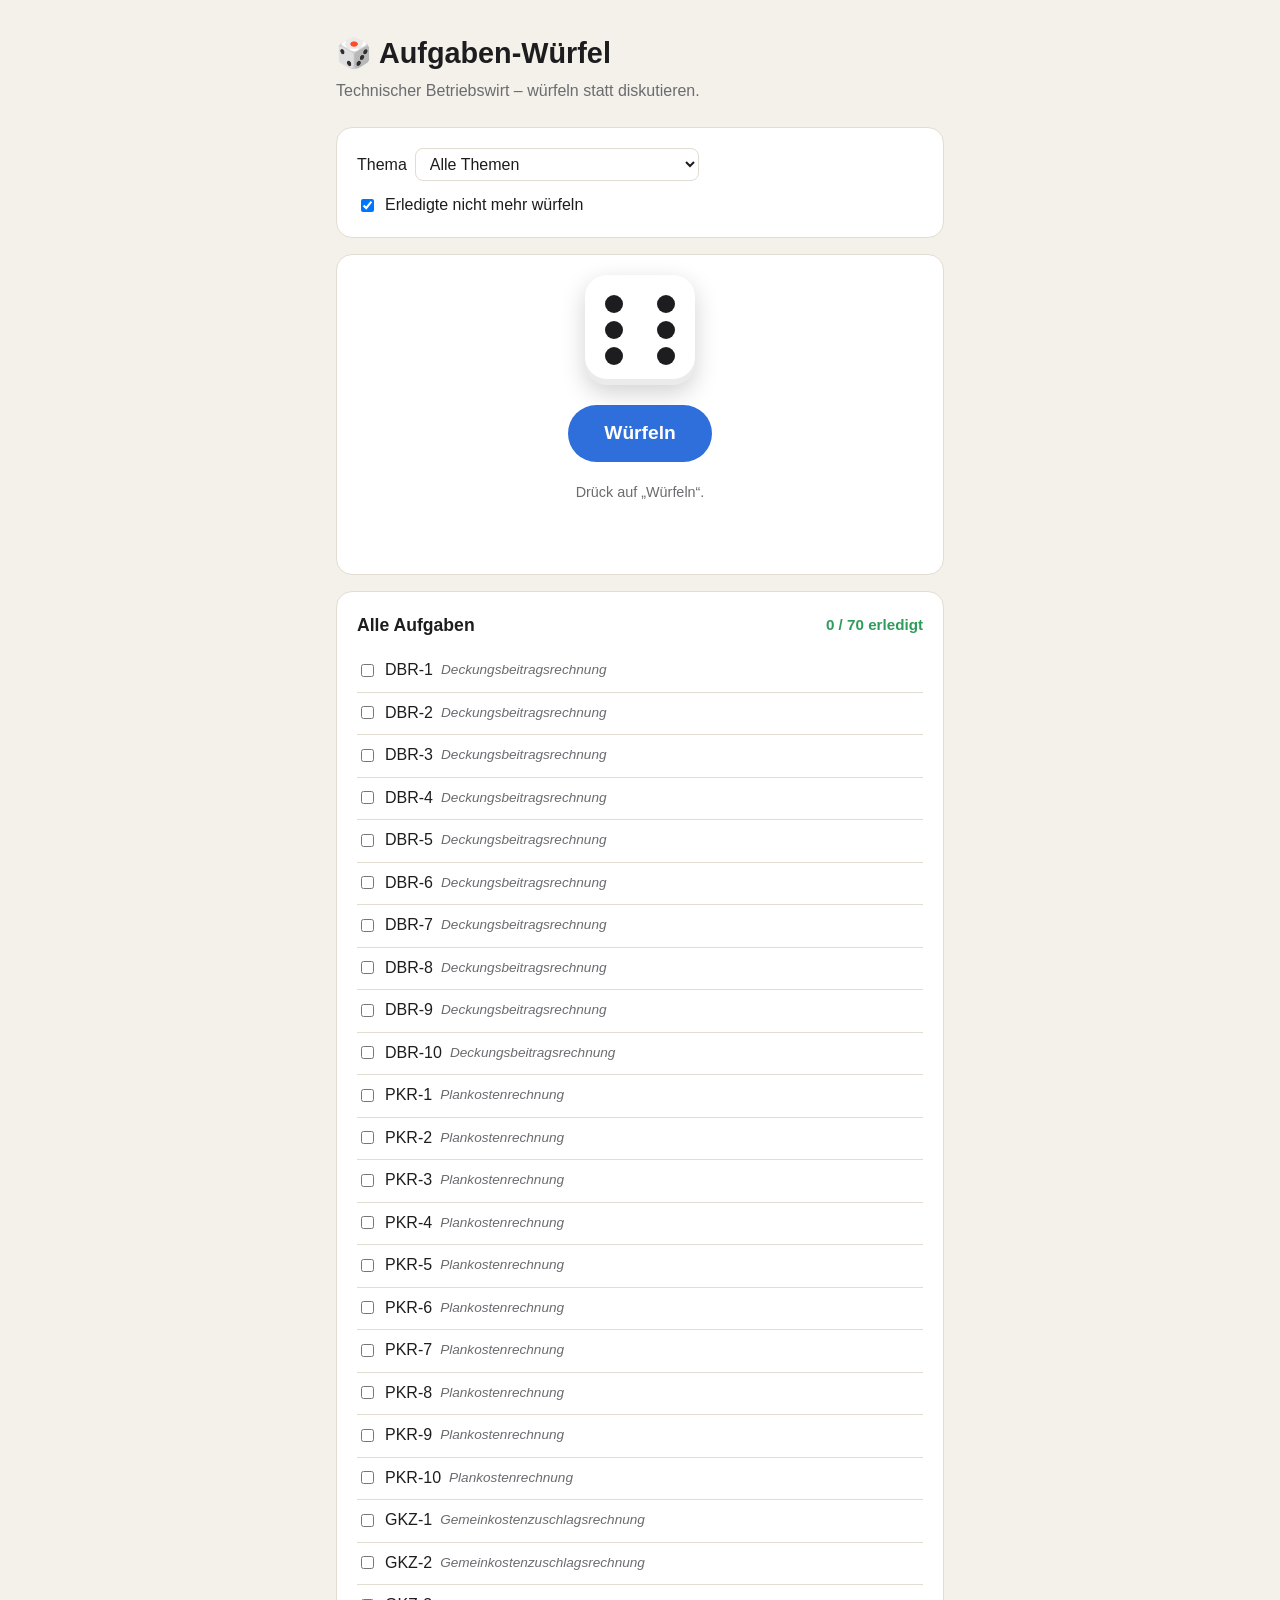
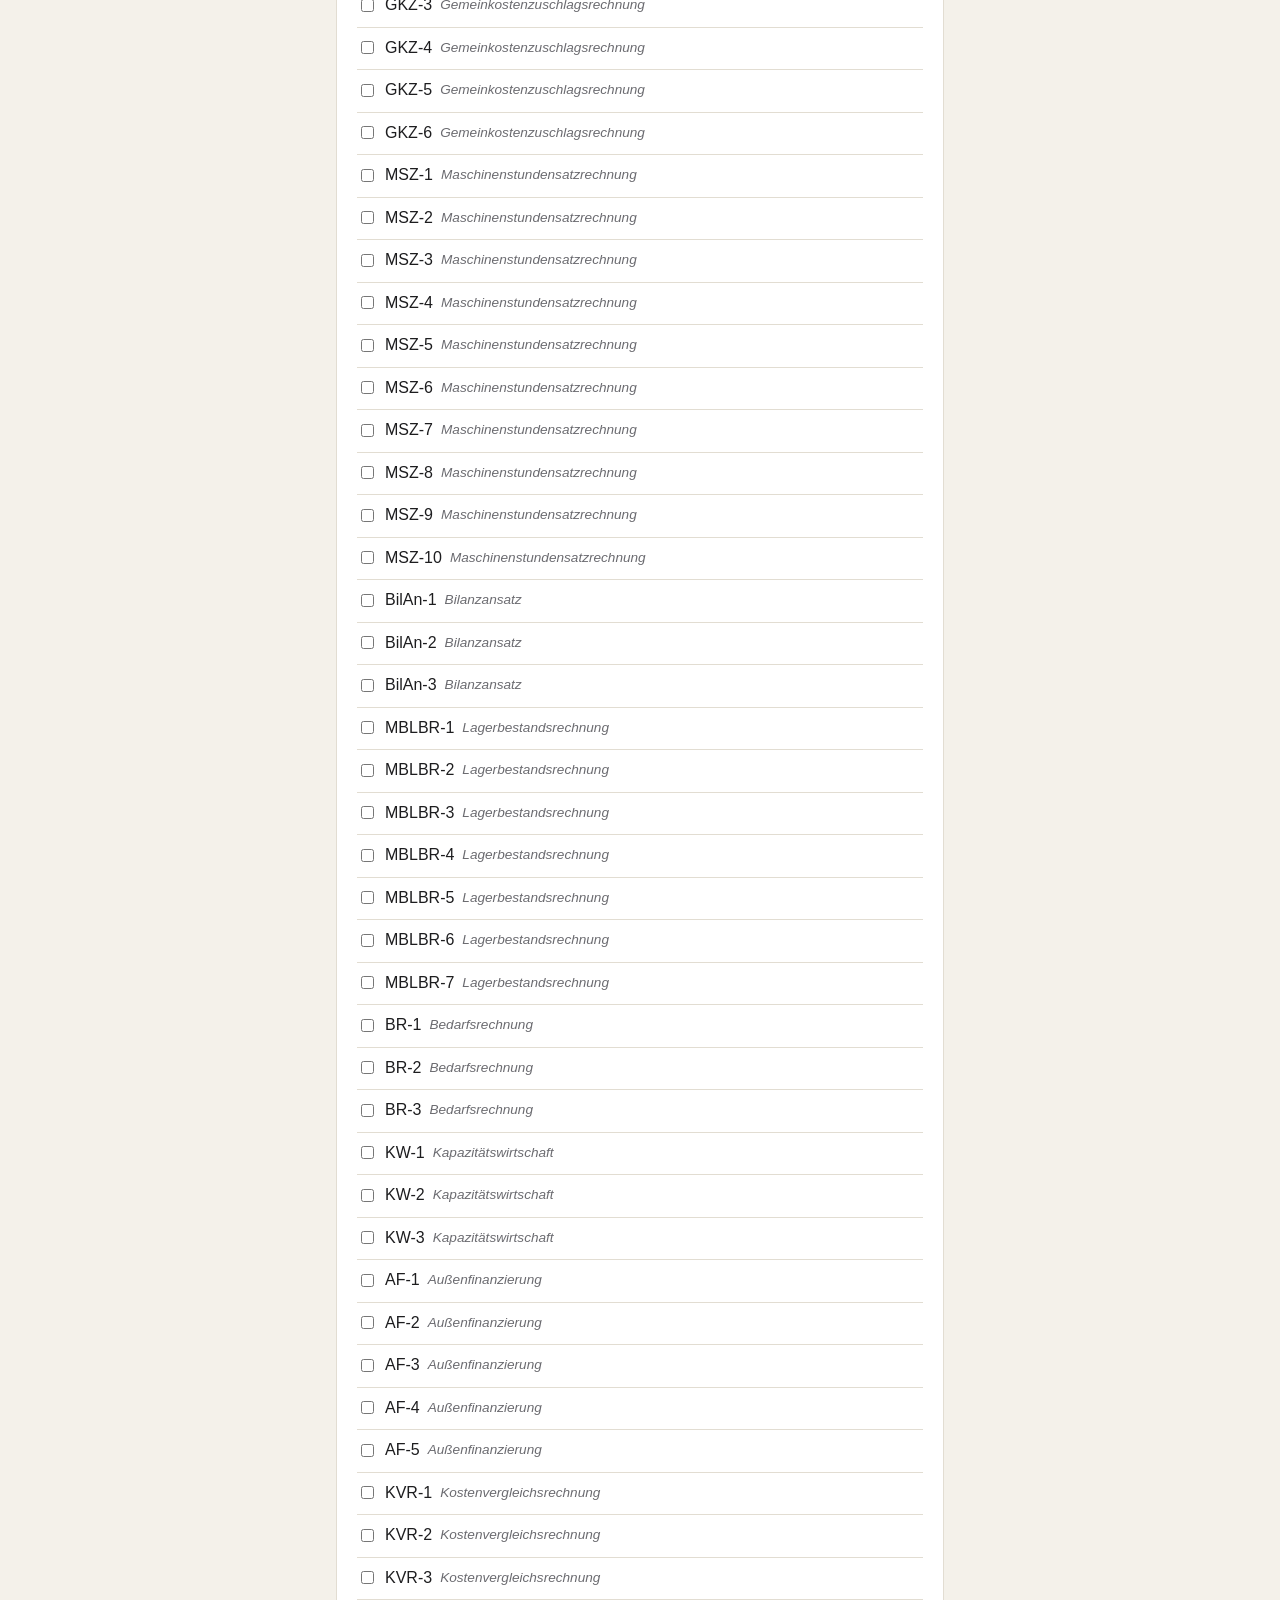
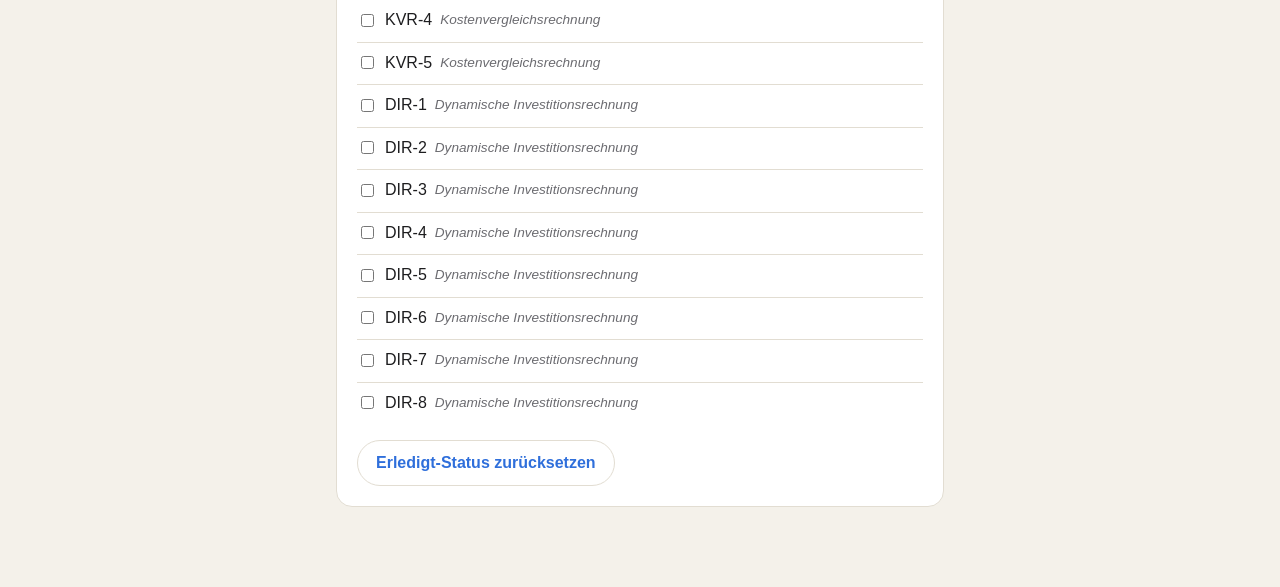
==== index.html @ 72bc6188 "WuerfelVers.1.01.index.html" ====
<!doctype html>
<html lang="de">
<head>
<meta charset="utf-8">
<meta name="viewport" content="width=device-width, initial-scale=1">
<title>Aufgaben-Würfel</title>
<style>
  :root {
    --bg: #f4f1ea; --card: #ffffff; --text: #1d1d1f; --muted: #6b6b70;
    --accent: #2f6fdb; --accent-text: #ffffff; --border: #e2ddd2; --done: #2e9d5b;
    --die: #ffffff; --pip: #1d1d1f;
  }
  @media (prefers-color-scheme: dark) {
    :root { --bg: #16171a; --card: #212226; --text: #ececee; --muted: #9a9aa2;
      --accent: #5b8ff0; --accent-text: #0e0f12; --border: #33343a; --done: #4cc47f;
      --die: #f1f1f3; --pip: #16171a; }
  }
  * { box-sizing: border-box; }
  body { margin: 0; background: var(--bg); color: var(--text);
    font: 16px/1.5 -apple-system, BlinkMacSystemFont, "Segoe UI", Roboto, sans-serif; }
  main { max-width: 640px; margin: 0 auto; padding: 32px 16px 64px; }
  h1 { margin: 0 0 4px; font-size: 1.8rem; }
  .sub { margin: 0 0 24px; color: var(--muted); }
  .card { background: var(--card); border: 1px solid var(--border); border-radius: 16px; padding: 20px; margin-bottom: 16px; }
  .controls { display: flex; flex-wrap: wrap; gap: 12px 20px; align-items: center; }
  select { font: inherit; padding: 6px 10px; border-radius: 8px; border: 1px solid var(--border); background: var(--card); color: var(--text); }
  label { display: inline-flex; gap: 8px; align-items: center; cursor: pointer; }

  .stage { display: flex; flex-direction: column; align-items: center; gap: 20px; text-align: center; }
  .die { width: 110px; height: 110px; background: var(--die); border-radius: 22px;
    box-shadow: 0 8px 24px rgba(0,0,0,.18), inset 0 -6px 0 rgba(0,0,0,.08);
    display: grid; grid-template: repeat(3, 1fr) / repeat(3, 1fr); padding: 16px; }
  .pip { width: 18px; height: 18px; border-radius: 50%; background: var(--pip); place-self: center; visibility: hidden; }
  .pip.on { visibility: visible; }
  .die.rolling { animation: roll .6s ease-in-out infinite; }
  @keyframes roll { 0%{transform:rotate(0) scale(1)} 25%{transform:rotate(90deg) scale(.9)} 50%{transform:rotate(180deg) scale(1.05)} 75%{transform:rotate(270deg) scale(.9)} 100%{transform:rotate(360deg) scale(1)} }

  .btn { font: inherit; font-weight: 600; border: 0; border-radius: 999px; cursor: pointer; padding: 10px 18px;
    background: transparent; color: var(--accent); border: 1px solid var(--border); }
  .btn.primary { background: var(--accent); color: var(--accent-text); border: 0; font-size: 1.2rem; padding: 14px 36px; }
  .btn:disabled { opacity: .5; cursor: default; }
  .result { min-height: 4.5em; }
  .result .thema { color: var(--muted); font-size: .9rem; text-transform: uppercase; letter-spacing: .05em; }
  .result .titel { font-size: 1.35rem; font-weight: 700; }
  .result.shuffling .titel { opacity: .5; }
  .hint { color: var(--muted); font-size: .9rem; }

  h2 { font-size: 1.1rem; margin: 0 0 12px; display: flex; justify-content: space-between; align-items: center; gap: 8px; }
  ul { list-style: none; margin: 0; padding: 0; }
  li { padding: 8px 0; border-top: 1px solid var(--border); }
  li:first-child { border-top: 0; }
  li.done span { text-decoration: line-through; color: var(--muted); }
  .tag { color: var(--muted); font-size: .85rem; }
  .progress { color: var(--done); font-weight: 600; font-size: .95rem; }
</style>
</head>
<body>
<main>
  <h1>🎲 Aufgaben-Würfel</h1>
  <p class="sub">Technischer Betriebswirt – würfeln statt diskutieren.</p>

  <div class="card controls">
    <label>Thema
      <select id="thema"></select>
    </label>
    <label><input type="checkbox" id="skipDone" checked> Erledigte nicht mehr würfeln</label>
  </div>

  <div class="card stage">
    <div class="die" id="die"></div>
    <button class="btn primary" id="roll">Würfeln</button>
    <div class="result" id="result"><div class="hint">Drück auf „Würfeln“.</div></div>
    <button class="btn" id="markDone" hidden>✓ Als erledigt markieren</button>
  </div>

  <div class="card">
    <h2>Alle Aufgaben <span class="progress" id="progress"></span></h2>
    <ul id="list"></ul>
    <p style="margin:16px 0 0"><button class="btn" id="reset">Erledigt-Status zurücksetzen</button></p>
  </div>
</main>

<script>
// ===== HIER DIE AUFGABEN EINTRAGEN =====
// reihe("DBR", 10) ergibt DBR-1 bis DBR-10.
// Kommen Aufgaben dazu, einfach die Zahl erhöhen.

const reihe = (kuerzel, anzahl) => Array.from({ length: anzahl }, (_, i) => `${kuerzel}-${i + 1}`);

const BEREICHE = {
  "Deckungsbeitragsrechnung":        reihe("DBR", 10),
  "Plankostenrechnung":              reihe("PKR", 10),
  "Gemeinkostenzuschlagsrechnung":   reihe("GKZ", 6),
  "Maschinenstundensatzrechnung":    reihe("MSZ", 10),
  "Bilanzansatz":                    reihe("BilAn", 3),
  "Lagerbestandsrechnung":           reihe("MBLBR", 7),
  "Bedarfsrechnung":                 reihe("BR", 3),
  "Kapazitätswirtschaft":            reihe("KW", 3),
  "Außenfinanzierung":               reihe("AF", 5),
  "Kostenvergleichsrechnung":        reihe("KVR", 5),
  "Dynamische Investitionsrechnung": reihe("DIR", 8),
};

const AUFGABEN = Object.entries(BEREICHE).flatMap(([thema, liste]) => liste.map(titel => ({ thema, titel })));

// ===== AB HIER NICHTS ÄNDERN =====
  const STORE = "aufgaben-wuerfel-erledigt";
  const PIPS = { 1:[4], 2:[0,8], 3:[0,4,8], 4:[0,2,6,8], 5:[0,2,4,6,8], 6:[0,2,3,5,6,8] };
  const key = a => a.thema + "|" + a.titel;

  const $ = id => document.getElementById(id);
  const dieEl = $("die"), resultEl = $("result"), rollBtn = $("roll"), doneBtn = $("markDone");
  let erledigt = new Set(), aktuell = null, letzte = null;

  try { erledigt = new Set(JSON.parse(localStorage.getItem(STORE)) || []); } catch {}
  const speichern = () => { try { localStorage.setItem(STORE, JSON.stringify([...erledigt])); } catch {} };

  for (let i = 0; i < 9; i++) dieEl.appendChild(Object.assign(document.createElement("div"), { className: "pip" }));
  const zeigeAugen = n => [...dieEl.children].forEach((p, i) => p.classList.toggle("on", PIPS[n].includes(i)));
  zeigeAugen(6);

  const themen = [...new Set(AUFGABEN.map(a => a.thema))];
  $("thema").innerHTML = '<option value="">Alle Themen</option>' + themen.map(t => `<option>${t}</option>`).join("");

  function kandidaten() {
    const t = $("thema").value;
    return AUFGABEN.filter(a => (!t || a.thema === t) && !($("skipDone").checked && erledigt.has(key(a))));
  }

  function zeigeErgebnis(a, shuffling) {
    resultEl.classList.toggle("shuffling", shuffling);
    resultEl.innerHTML = `<div class="thema">${a.thema}</div><div class="titel">${a.titel}</div>`;
  }

  function wuerfeln() {
    let pool = kandidaten();
    if (!pool.length) {
      resultEl.innerHTML = '<div class="hint">Keine offenen Aufgaben mehr 🎉 – Filter ändern oder zurücksetzen.</div>';
      doneBtn.hidden = true; return;
    }
    if (pool.length > 1) pool = pool.filter(a => a !== letzte); // nicht zweimal dieselbe hintereinander
    const ziel = pool[Math.floor(Math.random() * pool.length)];

    rollBtn.disabled = true; doneBtn.hidden = true;
    dieEl.classList.add("rolling");
    const start = Date.now();
    const tick = setInterval(() => {
      zeigeAugen(1 + Math.floor(Math.random() * 6));
      zeigeErgebnis(pool[Math.floor(Math.random() * pool.length)], true);
      if (Date.now() - start > 1200) {
        clearInterval(tick);
        dieEl.classList.remove("rolling");
        zeigeAugen(1 + Math.floor(Math.random() * 6));
        zeigeErgebnis(ziel, false);
        aktuell = letzte = ziel;
        rollBtn.disabled = false; doneBtn.hidden = false;
      }
    }, 80);
  }

  function renderListe() {
    $("list").innerHTML = "";
    AUFGABEN.forEach(a => {
      const li = document.createElement("li");
      li.className = erledigt.has(key(a)) ? "done" : "";
      li.innerHTML = `<label><input type="checkbox" ${erledigt.has(key(a)) ? "checked" : ""}> <span>${a.titel}</span> <em class="tag">${a.thema}</em></label>`;
      li.querySelector("input").onchange = e => { e.target.checked ? erledigt.add(key(a)) : erledigt.delete(key(a)); speichern(); renderListe(); };
      $("list").appendChild(li);
    });
    const n = AUFGABEN.filter(a => erledigt.has(key(a))).length;
    $("progress").textContent = `${n} / ${AUFGABEN.length} erledigt`;
  }

  rollBtn.onclick = wuerfeln;
  doneBtn.onclick = () => { if (aktuell) { erledigt.add(key(aktuell)); speichern(); renderListe(); doneBtn.hidden = true; } };
  $("reset").onclick = () => { if (confirm("Alle Aufgaben wieder als offen markieren?")) { erledigt.clear(); speichern(); renderListe(); } };
  renderListe();
</script>
</body>
</html>
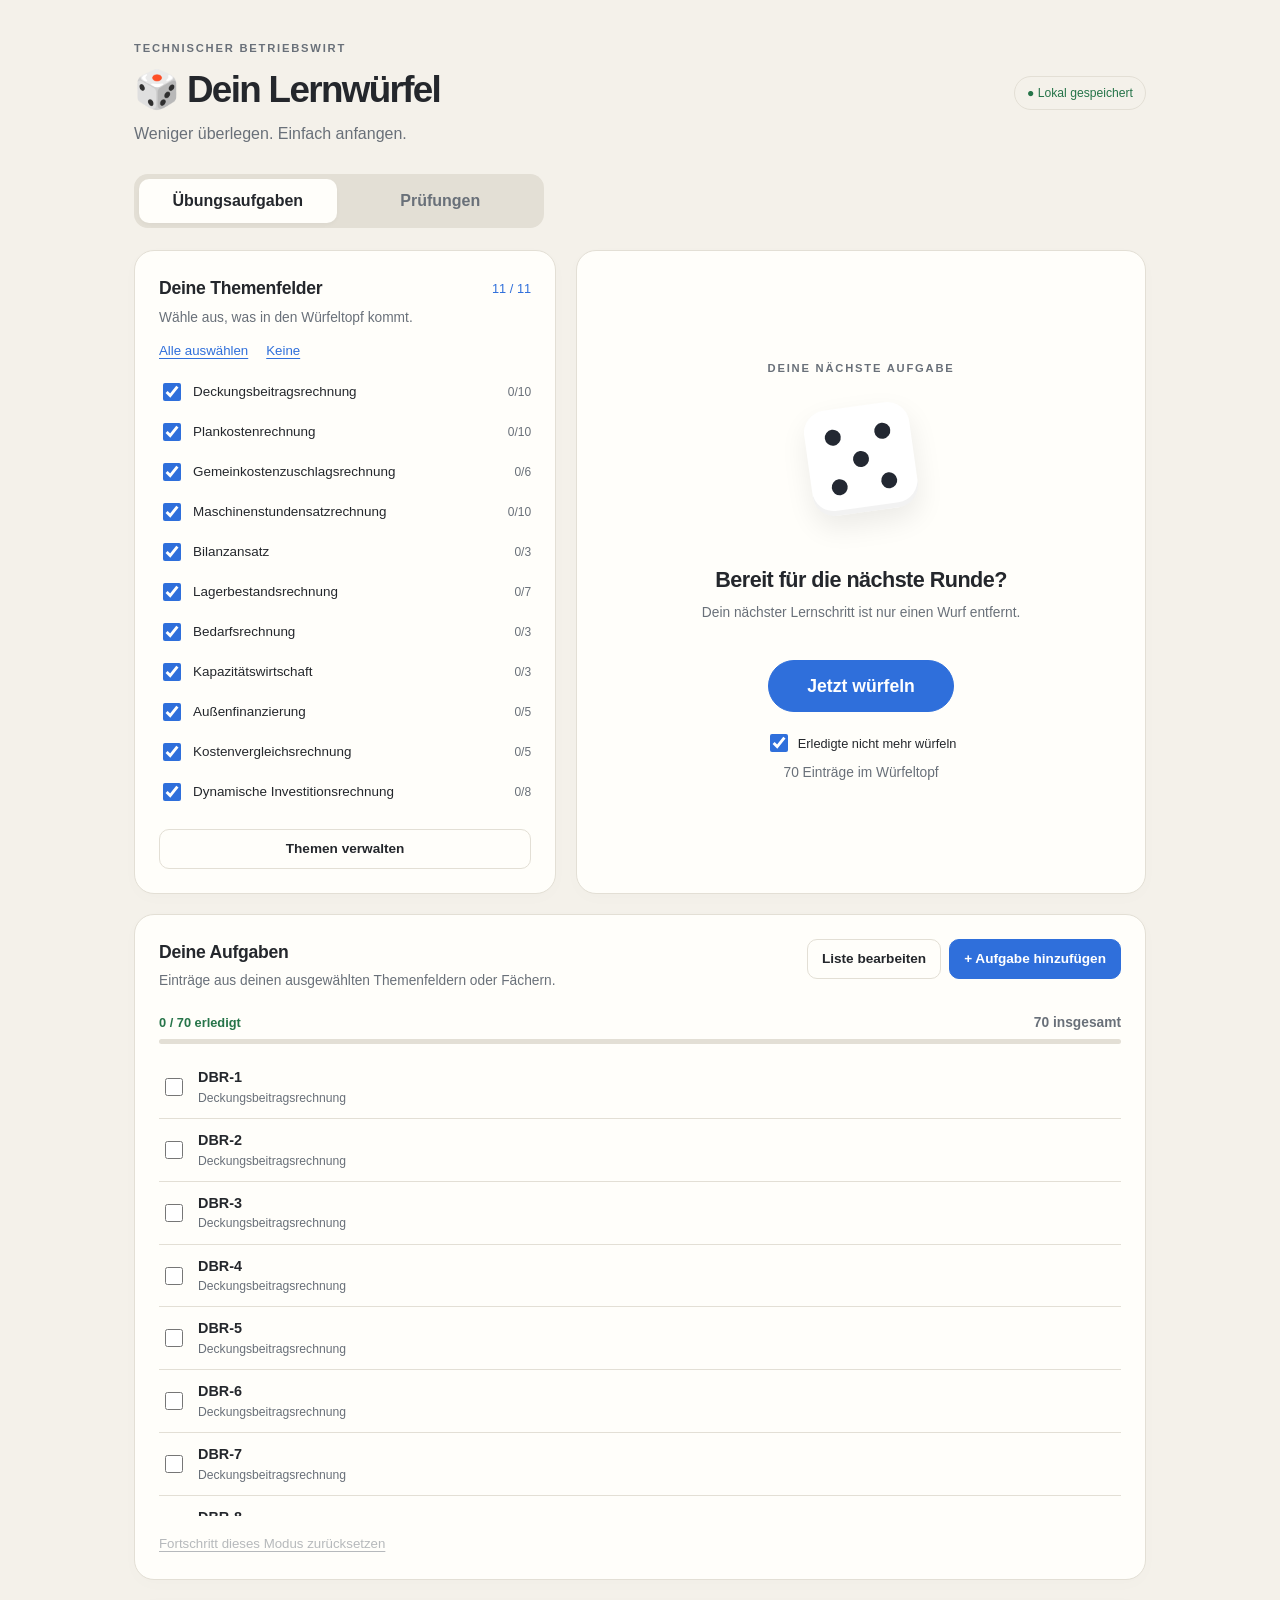
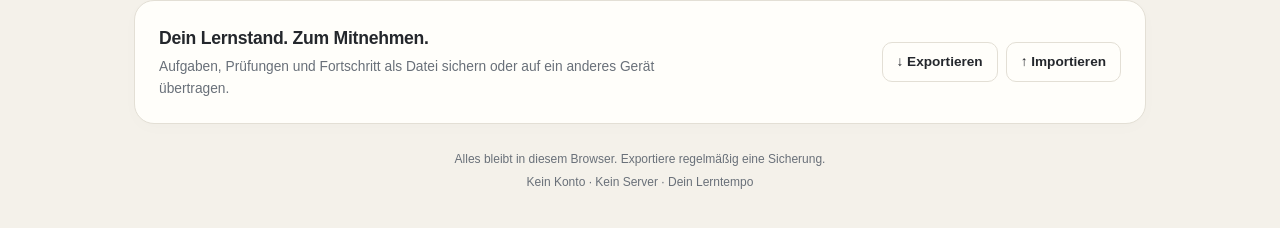
==== commit 99f1a16f: "feat: manage tasks and exams with local backup and restore" ====
--- a/index.html
+++ b/index.html
@@ -3,178 +3,58 @@
 <head>
 <meta charset="utf-8">
 <meta name="viewport" content="width=device-width, initial-scale=1">
-<title>Aufgaben-Würfel</title>
-<style>
-  :root {
-    --bg: #f4f1ea; --card: #ffffff; --text: #1d1d1f; --muted: #6b6b70;
-    --accent: #2f6fdb; --accent-text: #ffffff; --border: #e2ddd2; --done: #2e9d5b;
-    --die: #ffffff; --pip: #1d1d1f;
-  }
-  @media (prefers-color-scheme: dark) {
-    :root { --bg: #16171a; --card: #212226; --text: #ececee; --muted: #9a9aa2;
-      --accent: #5b8ff0; --accent-text: #0e0f12; --border: #33343a; --done: #4cc47f;
-      --die: #f1f1f3; --pip: #16171a; }
-  }
-  * { box-sizing: border-box; }
-  body { margin: 0; background: var(--bg); color: var(--text);
-    font: 16px/1.5 -apple-system, BlinkMacSystemFont, "Segoe UI", Roboto, sans-serif; }
-  main { max-width: 640px; margin: 0 auto; padding: 32px 16px 64px; }
-  h1 { margin: 0 0 4px; font-size: 1.8rem; }
-  .sub { margin: 0 0 24px; color: var(--muted); }
-  .card { background: var(--card); border: 1px solid var(--border); border-radius: 16px; padding: 20px; margin-bottom: 16px; }
-  .controls { display: flex; flex-wrap: wrap; gap: 12px 20px; align-items: center; }
-  select { font: inherit; padding: 6px 10px; border-radius: 8px; border: 1px solid var(--border); background: var(--card); color: var(--text); }
-  label { display: inline-flex; gap: 8px; align-items: center; cursor: pointer; }
-
-  .stage { display: flex; flex-direction: column; align-items: center; gap: 20px; text-align: center; }
-  .die { width: 110px; height: 110px; background: var(--die); border-radius: 22px;
-    box-shadow: 0 8px 24px rgba(0,0,0,.18), inset 0 -6px 0 rgba(0,0,0,.08);
-    display: grid; grid-template: repeat(3, 1fr) / repeat(3, 1fr); padding: 16px; }
-  .pip { width: 18px; height: 18px; border-radius: 50%; background: var(--pip); place-self: center; visibility: hidden; }
-  .pip.on { visibility: visible; }
-  .die.rolling { animation: roll .6s ease-in-out infinite; }
-  @keyframes roll { 0%{transform:rotate(0) scale(1)} 25%{transform:rotate(90deg) scale(.9)} 50%{transform:rotate(180deg) scale(1.05)} 75%{transform:rotate(270deg) scale(.9)} 100%{transform:rotate(360deg) scale(1)} }
-
-  .btn { font: inherit; font-weight: 600; border: 0; border-radius: 999px; cursor: pointer; padding: 10px 18px;
-    background: transparent; color: var(--accent); border: 1px solid var(--border); }
-  .btn.primary { background: var(--accent); color: var(--accent-text); border: 0; font-size: 1.2rem; padding: 14px 36px; }
-  .btn:disabled { opacity: .5; cursor: default; }
-  .result { min-height: 4.5em; }
-  .result .thema { color: var(--muted); font-size: .9rem; text-transform: uppercase; letter-spacing: .05em; }
-  .result .titel { font-size: 1.35rem; font-weight: 700; }
-  .result.shuffling .titel { opacity: .5; }
-  .hint { color: var(--muted); font-size: .9rem; }
-
-  h2 { font-size: 1.1rem; margin: 0 0 12px; display: flex; justify-content: space-between; align-items: center; gap: 8px; }
-  ul { list-style: none; margin: 0; padding: 0; }
-  li { padding: 8px 0; border-top: 1px solid var(--border); }
-  li:first-child { border-top: 0; }
-  li.done span { text-decoration: line-through; color: var(--muted); }
-  .tag { color: var(--muted); font-size: .85rem; }
-  .progress { color: var(--done); font-weight: 600; font-size: .95rem; }
-</style>
+<meta name="description" content="Dein Lernwürfel für den Technischen Betriebswirt: Aufgaben und Prüfungen verwalten, auswählen und würfeln.">
+<title>TBW · Lernwürfel</title>
+<link rel="stylesheet" href="styles.css">
+<script src="data.js" defer></script>
+<script src="app.js" defer></script>
 </head>
 <body>
 <main>
-  <h1>🎲 Aufgaben-Würfel</h1>
-  <p class="sub">Technischer Betriebswirt – würfeln statt diskutieren.</p>
-
-  <div class="card controls">
-    <label>Thema
-      <select id="thema"></select>
-    </label>
-    <label><input type="checkbox" id="skipDone" checked> Erledigte nicht mehr würfeln</label>
+  <header class="header"><div><p class="eyebrow">TECHNISCHER BETRIEBSWIRT</p><h1>🎲 Dein Lernwürfel</h1><p class="subtitle">Weniger überlegen. Einfach anfangen.</p></div><span class="local-badge">● Lokal gespeichert</span></header>
+  <p id="storageWarning" class="notice error" role="alert" hidden></p>
+  <p id="message" class="notice" role="status" hidden></p>
+  <nav class="mode-switch" aria-label="Würfelmodus"><button id="modeTasks" aria-pressed="true">Übungsaufgaben</button><button id="modeExams" aria-pressed="false">Prüfungen</button></nav>
+  <div class="workspace">
+    <section class="card selection" aria-labelledby="selectionTitle">
+      <div class="section-head"><h2 id="selectionTitle">Deine Themenfelder</h2><span class="count" id="selectionCount"></span></div>
+      <p class="hint">Wähle aus, was in den Würfeltopf kommt.</p>
+      <div class="text-actions"><button id="selectAll" class="text-btn">Alle auswählen</button><button id="selectNone" class="text-btn">Keine</button></div>
+      <div id="groups" class="group-options"></div>
+      <button id="manageGroups" class="btn full">Themen verwalten</button>
+    </section>
+    <section class="card stage" aria-label="Würfel">
+      <span class="eyebrow" id="stageMode">DEINE NÄCHSTE AUFGABE</span>
+      <div class="die" id="die" aria-hidden="true"></div>
+      <div id="result" class="result" role="status" aria-live="polite" aria-atomic="true"><p class="hint" id="resultGroup"></p><h2 id="resultTitle">Bereit für die nächste Runde?</h2><p class="hint" id="resultHint">Dein nächster Lernschritt ist nur einen Wurf entfernt.</p></div>
+      <button class="btn primary roll-btn" id="roll">Jetzt würfeln</button>
+      <button class="btn success" id="markDone" hidden>✓ Als erledigt markieren</button>
+      <label class="skip-label"><input type="checkbox" id="skipDone" checked> Erledigte nicht mehr würfeln</label>
+      <p id="poolCount" class="hint"></p>
+    </section>
   </div>
-
-  <div class="card stage">
-    <div class="die" id="die"></div>
-    <button class="btn primary" id="roll">Würfeln</button>
-    <div class="result" id="result"><div class="hint">Drück auf „Würfeln“.</div></div>
-    <button class="btn" id="markDone" hidden>✓ Als erledigt markieren</button>
-  </div>
-
-  <div class="card">
-    <h2>Alle Aufgaben <span class="progress" id="progress"></span></h2>
-    <ul id="list"></ul>
-    <p style="margin:16px 0 0"><button class="btn" id="reset">Erledigt-Status zurücksetzen</button></p>
-  </div>
+  <section class="card library" aria-labelledby="listTitle">
+    <div class="section-head library-head"><div><h2 id="listTitle">Deine Aufgaben</h2><p id="listHint" class="hint">Einträge aus deinen ausgewählten Themenfeldern.</p></div><div class="actions"><button id="manageToggle" class="btn" aria-pressed="false">Liste bearbeiten</button><button id="addEntry" class="btn primary">+ Aufgabe hinzufügen</button></div></div>
+    <div class="progress-line"><span id="progress"></span><span id="totalCount" class="hint"></span></div><progress id="progressBar" value="0" max="70" aria-label="Fortschritt der angezeigten Einträge"></progress>
+    <ul id="list" class="entry-list"></ul>
+    <button id="reset" class="text-btn reset-btn">Fortschritt dieses Modus zurücksetzen</button>
+  </section>
+  <section class="backup card" aria-labelledby="backupTitle"><div><h2 id="backupTitle">Dein Lernstand. Zum Mitnehmen.</h2><p class="hint">Aufgaben, Prüfungen und Fortschritt als Datei sichern oder auf ein anderes Gerät übertragen.</p></div><div class="actions"><button id="export" class="btn">↓ Exportieren</button><button id="import" class="btn">↑ Importieren</button><input type="file" id="importFile" accept=".json,application/json" hidden></div></section>
+  <footer>Alles bleibt in diesem Browser. Exportiere regelmäßig eine Sicherung.<br>Kein Konto · Kein Server · Dein Lerntempo</footer>
 </main>
-
-<script>
-// ===== HIER DIE AUFGABEN EINTRAGEN =====
-// reihe("DBR", 10) ergibt DBR-1 bis DBR-10.
-// Kommen Aufgaben dazu, einfach die Zahl erhöhen.
-
-const reihe = (kuerzel, anzahl) => Array.from({ length: anzahl }, (_, i) => `${kuerzel}-${i + 1}`);
-
-const BEREICHE = {
-  "Deckungsbeitragsrechnung":        reihe("DBR", 10),
-  "Plankostenrechnung":              reihe("PKR", 10),
-  "Gemeinkostenzuschlagsrechnung":   reihe("GKZ", 6),
-  "Maschinenstundensatzrechnung":    reihe("MSZ", 10),
-  "Bilanzansatz":                    reihe("BilAn", 3),
-  "Lagerbestandsrechnung":           reihe("MBLBR", 7),
-  "Bedarfsrechnung":                 reihe("BR", 3),
-  "Kapazitätswirtschaft":            reihe("KW", 3),
-  "Außenfinanzierung":               reihe("AF", 5),
-  "Kostenvergleichsrechnung":        reihe("KVR", 5),
-  "Dynamische Investitionsrechnung": reihe("DIR", 8),
-};
-
-const AUFGABEN = Object.entries(BEREICHE).flatMap(([thema, liste]) => liste.map(titel => ({ thema, titel })));
-
-// ===== AB HIER NICHTS ÄNDERN =====
-  const STORE = "aufgaben-wuerfel-erledigt";
-  const PIPS = { 1:[4], 2:[0,8], 3:[0,4,8], 4:[0,2,6,8], 5:[0,2,4,6,8], 6:[0,2,3,5,6,8] };
-  const key = a => a.thema + "|" + a.titel;
-
-  const $ = id => document.getElementById(id);
-  const dieEl = $("die"), resultEl = $("result"), rollBtn = $("roll"), doneBtn = $("markDone");
-  let erledigt = new Set(), aktuell = null, letzte = null;
-
-  try { erledigt = new Set(JSON.parse(localStorage.getItem(STORE)) || []); } catch {}
-  const speichern = () => { try { localStorage.setItem(STORE, JSON.stringify([...erledigt])); } catch {} };
-
-  for (let i = 0; i < 9; i++) dieEl.appendChild(Object.assign(document.createElement("div"), { className: "pip" }));
-  const zeigeAugen = n => [...dieEl.children].forEach((p, i) => p.classList.toggle("on", PIPS[n].includes(i)));
-  zeigeAugen(6);
-
-  const themen = [...new Set(AUFGABEN.map(a => a.thema))];
-  $("thema").innerHTML = '<option value="">Alle Themen</option>' + themen.map(t => `<option>${t}</option>`).join("");
-
-  function kandidaten() {
-    const t = $("thema").value;
-    return AUFGABEN.filter(a => (!t || a.thema === t) && !($("skipDone").checked && erledigt.has(key(a))));
-  }
-
-  function zeigeErgebnis(a, shuffling) {
-    resultEl.classList.toggle("shuffling", shuffling);
-    resultEl.innerHTML = `<div class="thema">${a.thema}</div><div class="titel">${a.titel}</div>`;
-  }
-
-  function wuerfeln() {
-    let pool = kandidaten();
-    if (!pool.length) {
-      resultEl.innerHTML = '<div class="hint">Keine offenen Aufgaben mehr 🎉 – Filter ändern oder zurücksetzen.</div>';
-      doneBtn.hidden = true; return;
-    }
-    if (pool.length > 1) pool = pool.filter(a => a !== letzte); // nicht zweimal dieselbe hintereinander
-    const ziel = pool[Math.floor(Math.random() * pool.length)];
-
-    rollBtn.disabled = true; doneBtn.hidden = true;
-    dieEl.classList.add("rolling");
-    const start = Date.now();
-    const tick = setInterval(() => {
-      zeigeAugen(1 + Math.floor(Math.random() * 6));
-      zeigeErgebnis(pool[Math.floor(Math.random() * pool.length)], true);
-      if (Date.now() - start > 1200) {
-        clearInterval(tick);
-        dieEl.classList.remove("rolling");
-        zeigeAugen(1 + Math.floor(Math.random() * 6));
-        zeigeErgebnis(ziel, false);
-        aktuell = letzte = ziel;
-        rollBtn.disabled = false; doneBtn.hidden = false;
-      }
-    }, 80);
-  }
-
-  function renderListe() {
-    $("list").innerHTML = "";
-    AUFGABEN.forEach(a => {
-      const li = document.createElement("li");
-      li.className = erledigt.has(key(a)) ? "done" : "";
-      li.innerHTML = `<label><input type="checkbox" ${erledigt.has(key(a)) ? "checked" : ""}> <span>${a.titel}</span> <em class="tag">${a.thema}</em></label>`;
-      li.querySelector("input").onchange = e => { e.target.checked ? erledigt.add(key(a)) : erledigt.delete(key(a)); speichern(); renderListe(); };
-      $("list").appendChild(li);
-    });
-    const n = AUFGABEN.filter(a => erledigt.has(key(a))).length;
-    $("progress").textContent = `${n} / ${AUFGABEN.length} erledigt`;
-  }
-
-  rollBtn.onclick = wuerfeln;
-  doneBtn.onclick = () => { if (aktuell) { erledigt.add(key(aktuell)); speichern(); renderListe(); doneBtn.hidden = true; } };
-  $("reset").onclick = () => { if (confirm("Alle Aufgaben wieder als offen markieren?")) { erledigt.clear(); speichern(); renderListe(); } };
-  renderListe();
-</script>
+<dialog id="entryDialog" aria-labelledby="entryDialogTitle">
+  <form id="entryForm"><div class="section-head"><h2 id="entryDialogTitle">Aufgabe hinzufügen</h2><button type="button" class="icon-btn" data-close="entryDialog" aria-label="Schließen">×</button></div>
+    <input type="hidden" id="entryId"><label class="field"><span id="entryGroupLabel">Themenfeld</span><select id="entryGroup" required></select></label>
+    <label class="field" id="taskFields">Aufgabenbezeichnung<input id="entryTitle" maxlength="250" required placeholder="z. B. DBR-11"></label>
+    <div id="examFields" hidden><div class="form-row"><label class="field">Termin<input id="entryTerm" maxlength="80" placeholder="z. B. Frühjahr" list="terms"></label><label class="field year-field">Jahr<input id="entryYear" type="text" inputmode="numeric" pattern="[1-9][0-9]{3}" maxlength="4" placeholder="2024"></label></div><label class="field">Zusatz <span class="hint">optional</span><input id="entryNote" maxlength="500" placeholder="z. B. Nachprüfung"></label><datalist id="terms"><option value="Frühjahr"><option value="Herbst"></datalist><p class="hint" id="examPreview"></p></div>
+    <p id="entryError" class="form-error" role="alert" hidden></p><div class="dialog-actions"><button type="button" class="btn" data-close="entryDialog">Abbrechen</button><button class="btn primary" type="submit">Speichern</button></div>
+  </form>
+</dialog>
+<dialog id="groupsDialog" aria-labelledby="groupsDialogTitle"><div class="section-head"><h2 id="groupsDialogTitle">Themen verwalten</h2><button id="closeGroups" class="icon-btn" data-close="groupsDialog" aria-label="Schließen">×</button></div><p class="hint">Umbenennen erhält deine Einträge und deinen Fortschritt. Nur leere Bereiche lassen sich löschen.</p><ul id="groupList" class="group-list"></ul>
+  <form id="groupForm"><input id="groupId" type="hidden"><label class="field" for="groupName" id="groupNameLabel">Neues Themenfeld</label><div class="input-action"><input id="groupName" required maxlength="250" placeholder="Bezeichnung eingeben"><button class="btn primary" id="saveGroup" type="submit">Hinzufügen</button></div><button id="cancelGroupEdit" class="text-btn" type="button" hidden>Umbenennen abbrechen</button><p id="groupError" class="form-error" role="alert" hidden></p></form>
+</dialog>
+<dialog id="confirmDialog" aria-labelledby="confirmTitle"><h2 id="confirmTitle">Bitte bestätigen</h2><p id="confirmText"></p><div class="dialog-actions"><button id="confirmCancel" class="btn">Abbrechen</button><button id="confirmOk" class="btn danger">Bestätigen</button></div></dialog>
+<dialog id="importDialog" aria-labelledby="importTitle"><h2 id="importTitle">Sicherung importieren</h2><p id="importSummary"></p><p class="notice">Der Import ersetzt alle Aufgaben, Prüfungen, Einstellungen und Fortschritte in diesem Browser. Exportiere vorher deine aktuellen Daten.</p><button id="backupBeforeImport" class="btn">↓ Aktuellen Stand zuerst exportieren</button><label class="import-consent"><input id="importConsent" type="checkbox"> Ich möchte den aktuellen Datenbestand durch diese Sicherung ersetzen.</label><p id="importError" class="form-error" role="alert" hidden></p><div class="dialog-actions"><button class="btn" data-close="importDialog">Abbrechen</button><button id="confirmImport" class="btn primary" disabled>Sicherung übernehmen</button></div></dialog>
+<noscript><p>Bitte JavaScript aktivieren, um den Lernwürfel zu verwenden.</p></noscript>
 </body>
 </html>
--- a/styles.css
+++ b/styles.css
@@ -0,0 +1,6 @@
+:root{color-scheme:light dark;--bg:#f4f1ea;--card:#fffefa;--text:#24272c;--muted:#697079;--accent:#2f6fdb;--accent-text:#fff;--border:#e3dfd5;--soft:#f1f5fd;--done:#267449;--danger:#b33239;--shadow:0 4px 18px #22222204;--die:#fff;--pip:#232832}
+@media(prefers-color-scheme:dark){:root{--bg:#16171a;--card:#212226;--text:#ececee;--muted:#a5a5af;--accent:#8bb4ff;--accent-text:#101c31;--border:#393b43;--soft:#293347;--done:#74d69a;--danger:#ff9ba3;--shadow:none;--die:#ececee;--pip:#16171a}}
+*{box-sizing:border-box}body{margin:0;background:var(--bg);color:var(--text);font:16px/1.5 -apple-system,BlinkMacSystemFont,"Segoe UI",sans-serif}main{max-width:1060px;margin:auto;padding:40px 24px 24px}button,input,select{font:inherit}button{cursor:pointer}button:disabled{opacity:.48;cursor:default}input[type=checkbox]{accent-color:var(--accent);width:18px;height:18px;flex-shrink:0}button:focus-visible,input:focus-visible,select:focus-visible{outline:3px solid var(--accent);outline-offset:3px}[hidden]{display:none!important}h1,h2,p{margin:0}h1{font-size:clamp(1.7rem,4vw,2.3rem);letter-spacing:-.045em;margin:5px 0}h2{font-size:1.1rem;letter-spacing:-.015em}.header{display:flex;justify-content:space-between;align-items:center;gap:20px;margin-bottom:28px}.eyebrow{font-size:.7rem;font-weight:700;letter-spacing:.16em;color:var(--muted)}.subtitle,.hint{color:var(--muted)}.hint{font-size:.86rem;line-height:1.55}.local-badge{font-size:.76rem;border:1px solid var(--border);border-radius:30px;padding:7px 12px;color:var(--done);white-space:nowrap}.mode-switch{display:flex;gap:5px;background:var(--border);padding:5px;border-radius:14px;max-width:410px;margin-bottom:22px}.mode-switch button{flex:1;border:0;background:transparent;color:var(--muted);font-weight:650;padding:10px 16px;border-radius:10px}.mode-switch button[aria-pressed=true]{background:var(--card);color:var(--text);box-shadow:0 2px 4px #00000008}.workspace{display:grid;grid-template-columns:minmax(0,1fr) minmax(0,1.35fr);gap:20px;margin-bottom:20px}.card{background:var(--card);border:1px solid var(--border);border-radius:20px;padding:24px;box-shadow:var(--shadow)}.section-head{display:flex;align-items:center;justify-content:space-between;gap:12px}.selection>.hint{margin-top:6px}.count{color:var(--accent);font-size:.8rem;white-space:nowrap}.text-actions{display:flex;gap:18px;margin:12px 0}.text-btn{border:0;padding:0;background:transparent;color:var(--accent);font-size:.83rem;text-decoration:underline;text-underline-offset:3px}.group-options{display:grid;gap:2px;margin-bottom:18px}.group-option{display:flex;align-items:center;gap:9px;padding:7px 0;cursor:pointer;font-size:.84rem}.group-name{flex:1;overflow-wrap:anywhere}.group-count{color:var(--muted);font-variant-numeric:tabular-nums;font-size:.75rem}.btn{border:1px solid var(--border);background:var(--card);color:var(--text);border-radius:10px;padding:9px 14px;font-weight:600;font-size:.85rem;line-height:1.5}.btn:hover:not(:disabled){border-color:var(--accent);color:var(--accent)}.btn.primary{background:var(--accent);color:var(--accent-text);border-color:var(--accent)}.btn.primary:hover:not(:disabled){filter:brightness(.94);color:var(--accent-text)}.btn.success{color:var(--done)}.btn.danger{color:var(--danger)}.btn.full{width:100%}.stage{display:flex;flex-direction:column;align-items:center;justify-content:center;text-align:center;gap:19px;min-height:490px;position:relative;overflow:hidden}.die{width:106px;height:106px;background:var(--die);border-radius:22px;box-shadow:0 12px 28px #00000014,inset 0 -5px 0 #0000000d;display:grid;grid-template:repeat(3,1fr)/repeat(3,1fr);padding:16px;transform:rotate(-8deg);margin:10px 0}.pip{width:16px;height:16px;border-radius:50%;background:var(--pip);place-self:center;visibility:hidden}.pip.on{visibility:visible}.die.rolling{animation:roll .5s ease-in-out infinite}@keyframes roll{0%{transform:rotate(-8deg)}50%{transform:rotate(172deg) scale(.9)}100%{transform:rotate(352deg)}}.result{min-height:100px;display:flex;flex-direction:column;justify-content:center;gap:5px;max-width:100%;overflow-wrap:anywhere}.result h2{font-size:1.35rem;letter-spacing:-.025em}.roll-btn{font-size:1.1rem;padding:12px 38px;border-radius:50px}.skip-label{display:flex;align-items:center;gap:7px;font-size:.8rem;cursor:pointer}.stage #poolCount{margin-top:-12px}.library{margin-bottom:20px}.actions{display:flex;gap:8px;flex-wrap:wrap}.library-head{align-items:flex-start}.library-head .hint{margin-top:5px}.progress-line{display:flex;justify-content:space-between;align-items:center;gap:10px;margin:20px 0 6px;font-size:.8rem;font-weight:600;color:var(--done)}progress{width:100%;height:5px;display:block;border:0;appearance:none;accent-color:var(--done);background:var(--border);border-radius:10px;overflow:hidden}progress::-webkit-progress-bar{background:var(--border)}progress::-webkit-progress-value{background:var(--done)}progress::-moz-progress-bar{background:var(--done)}ul{list-style:none;margin:0;padding:0}.entry-list{margin-top:12px;max-height:460px;overflow:auto;scrollbar-width:thin}.entry-list li{display:flex;gap:10px;align-items:center;justify-content:space-between;border-bottom:1px solid var(--border);padding:11px 2px}.entry-label{display:flex;gap:12px;align-items:center;cursor:pointer;min-width:0;flex:1}.entry-copy{display:flex;flex-direction:column;overflow-wrap:anywhere;min-width:0}.entry-title{font-weight:600;font-size:.9rem}.entry-meta{font-size:.76rem;color:var(--muted)}li.done .entry-title{text-decoration:line-through;color:var(--muted)}.row-actions{display:flex;gap:5px;flex-shrink:0}.row-actions .btn{font-size:.73rem;padding:5px 9px}.empty{color:var(--muted);padding:24px 0!important;font-size:.9rem;display:block!important}.reset-btn{margin-top:18px;color:var(--muted)}.backup{display:flex;justify-content:space-between;align-items:center;gap:24px}.backup .hint{margin-top:5px;max-width:550px}.backup .actions{flex-shrink:0}footer{font-size:.75rem;text-align:center;line-height:1.9;color:var(--muted);padding:24px 0 10px}.notice{padding:12px 16px;border-radius:10px;background:var(--soft);font-size:.85rem;margin-bottom:18px;overflow-wrap:anywhere}.error,.form-error{color:var(--danger)}.error{border:1px solid var(--danger)}dialog{border:1px solid var(--border);background:var(--card);color:var(--text);border-radius:20px;padding:26px;width:min(540px,calc(100vw - 32px));max-height:85vh;box-shadow:0 24px 80px #0003}dialog::backdrop{background:#11182788;backdrop-filter:blur(3px)}dialog>p,dialog>.hint{margin:12px 0}dialog h2{font-size:1.25rem}.icon-btn{border:0;background:transparent;color:var(--muted);font-size:1.5rem;padding:0 5px}.field{display:flex;flex-direction:column;gap:6px;font-size:.85rem;font-weight:600;margin-top:18px}input:not([type=checkbox]):not([type=hidden]):not([type=file]),select{background:var(--bg);color:var(--text);border:1px solid var(--border);padding:10px 12px;border-radius:9px;width:100%;min-width:0}select{max-width:100%}.form-row{display:flex;gap:14px}.form-row .field{flex:1}.form-row .year-field{flex:0 0 115px}.dialog-actions{display:flex;justify-content:flex-end;gap:10px;flex-wrap:wrap;margin-top:24px}.form-error{font-size:.85rem;margin-top:12px}.group-list{max-height:290px;overflow:auto;margin-top:14px}.group-list li{padding:12px 0;border-bottom:1px solid var(--border);display:flex;gap:12px;align-items:center;justify-content:space-between}.group-list li>span{overflow-wrap:anywhere;min-width:0;font-size:.86rem}.input-action{display:flex;gap:8px;margin-top:6px}.import-consent{display:flex;gap:10px;margin-top:20px;font-size:.88rem}.import-consent input{margin-top:3px}#examPreview{margin-top:14px}#cancelGroupEdit{margin-top:12px}
+@media(max-width:740px){main{padding:24px 16px}.header{align-items:flex-start}.local-badge{display:none}.workspace{grid-template-columns:1fr}.stage{grid-row:1;min-height:420px}.group-options{grid-template-columns:repeat(2,minmax(0,1fr));gap:2px 14px}.library-head{flex-direction:column}.backup{flex-direction:column;align-items:flex-start}.card{padding:20px}.entry-list li{flex-wrap:wrap}.entry-label{min-width:180px}.row-actions{margin-left:auto}.group-list li{flex-wrap:wrap}.form-row{gap:10px}.selection{order:2}}
+@media(max-width:400px){.group-options{grid-template-columns:1fr}.actions .btn{padding:8px 10px;font-size:.8rem}dialog{padding:20px}.input-action{flex-wrap:wrap}}
+@media(prefers-reduced-motion:reduce){*,*::before,*::after{animation:none!important;scroll-behavior:auto!important}}
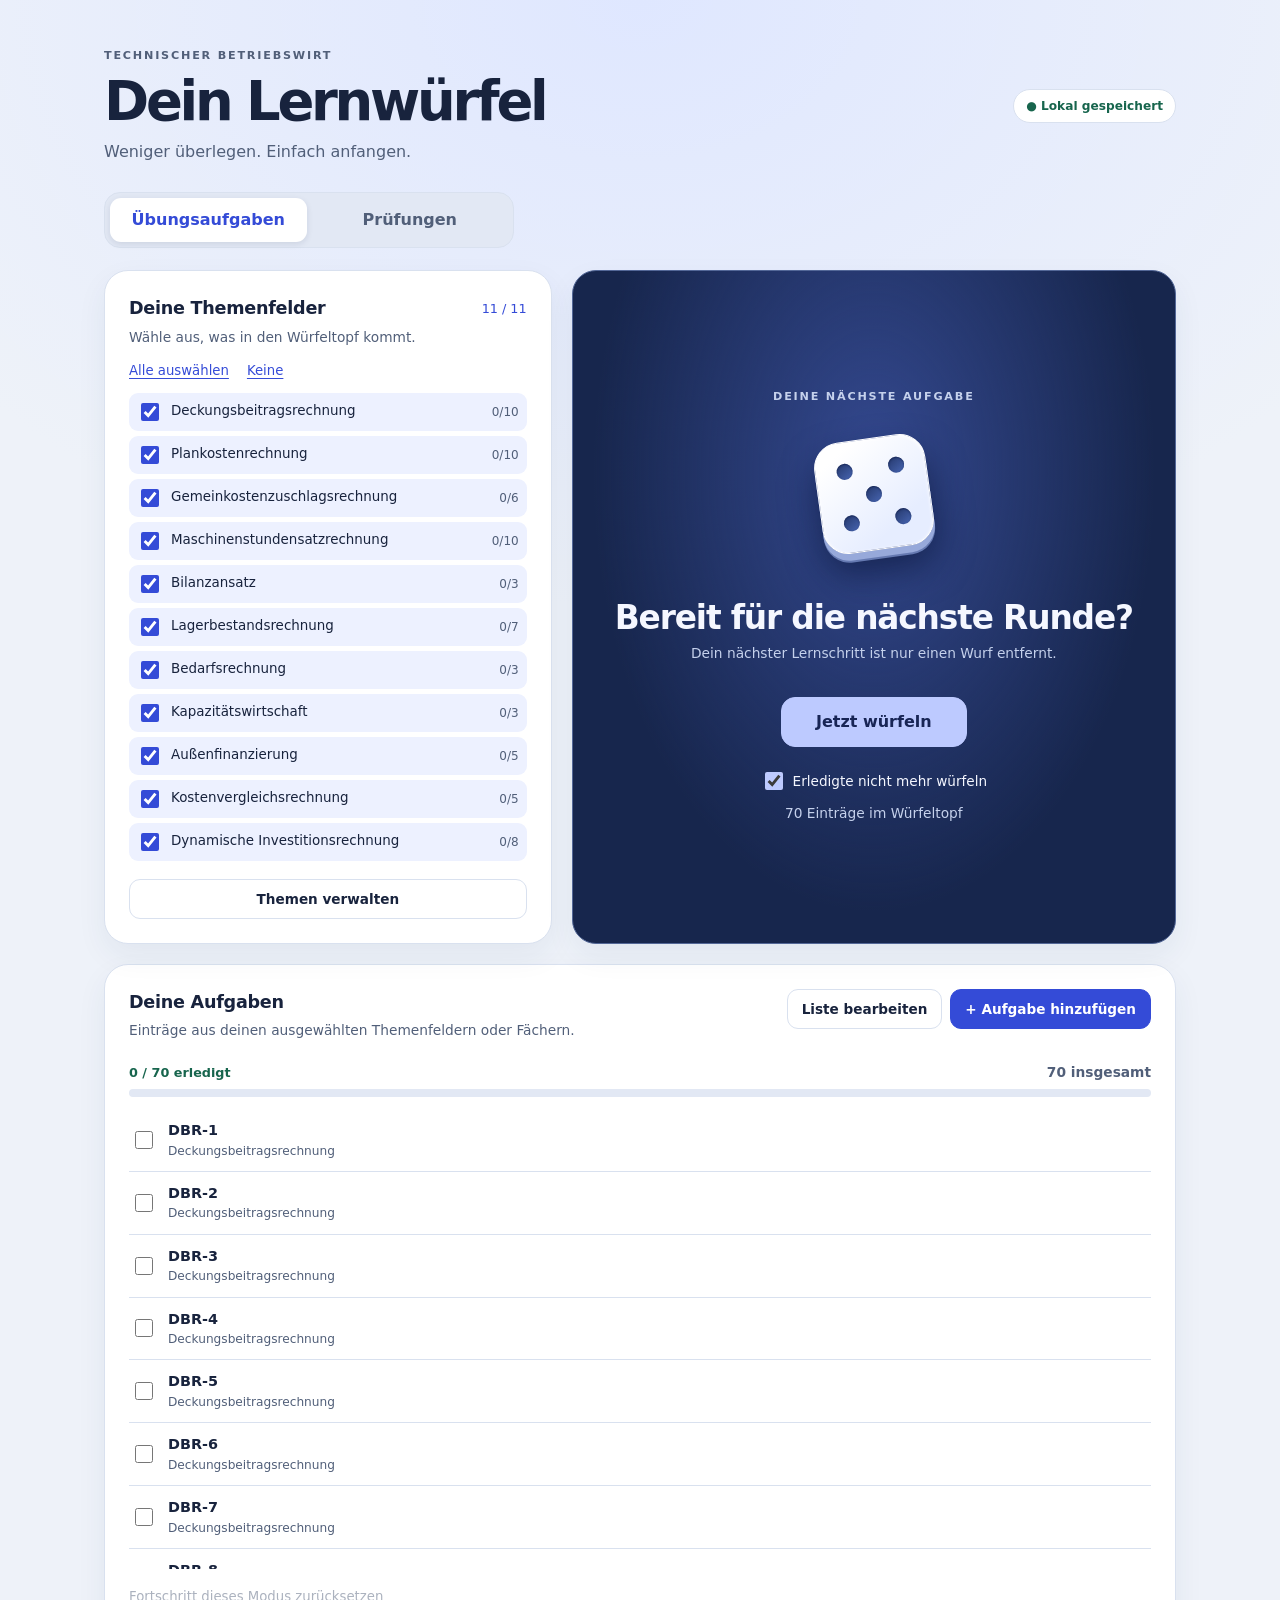
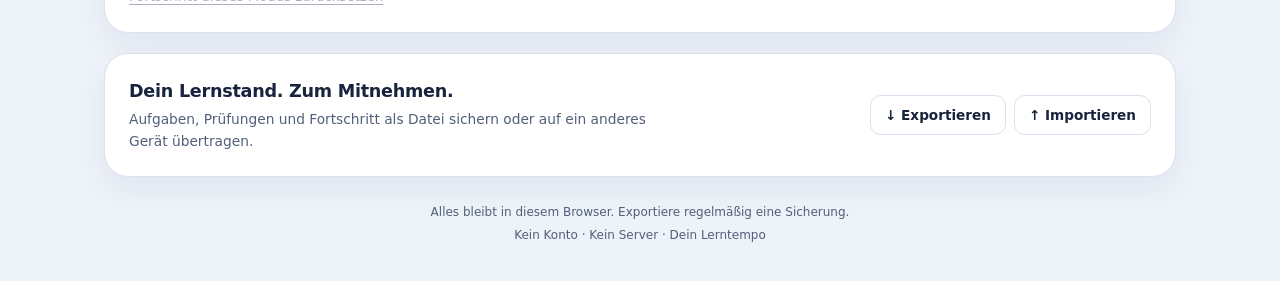
==== commit fb04350f: "Modernisiere die Oberfläche des TBW-Lernwürfels" ====
--- a/index.html
+++ b/index.html
@@ -11,7 +11,7 @@
 </head>
 <body>
 <main>
-  <header class="header"><div><p class="eyebrow">TECHNISCHER BETRIEBSWIRT</p><h1>🎲 Dein Lernwürfel</h1><p class="subtitle">Weniger überlegen. Einfach anfangen.</p></div><span class="local-badge">● Lokal gespeichert</span></header>
+  <header class="header"><div><p class="eyebrow">TECHNISCHER BETRIEBSWIRT</p><h1>Dein Lernwürfel</h1><p class="subtitle">Weniger überlegen. Einfach anfangen.</p></div><span class="local-badge"><span aria-hidden="true">●</span> Lokal gespeichert</span></header>
   <p id="storageWarning" class="notice error" role="alert" hidden></p>
   <p id="message" class="notice" role="status" hidden></p>
   <nav class="mode-switch" aria-label="Würfelmodus"><button id="modeTasks" aria-pressed="true">Übungsaufgaben</button><button id="modeExams" aria-pressed="false">Prüfungen</button></nav>
--- a/styles.css
+++ b/styles.css
@@ -1,6 +1,171 @@
-:root{color-scheme:light dark;--bg:#f4f1ea;--card:#fffefa;--text:#24272c;--muted:#697079;--accent:#2f6fdb;--accent-text:#fff;--border:#e3dfd5;--soft:#f1f5fd;--done:#267449;--danger:#b33239;--shadow:0 4px 18px #22222204;--die:#fff;--pip:#232832}
-@media(prefers-color-scheme:dark){:root{--bg:#16171a;--card:#212226;--text:#ececee;--muted:#a5a5af;--accent:#8bb4ff;--accent-text:#101c31;--border:#393b43;--soft:#293347;--done:#74d69a;--danger:#ff9ba3;--shadow:none;--die:#ececee;--pip:#16171a}}
-*{box-sizing:border-box}body{margin:0;background:var(--bg);color:var(--text);font:16px/1.5 -apple-system,BlinkMacSystemFont,"Segoe UI",sans-serif}main{max-width:1060px;margin:auto;padding:40px 24px 24px}button,input,select{font:inherit}button{cursor:pointer}button:disabled{opacity:.48;cursor:default}input[type=checkbox]{accent-color:var(--accent);width:18px;height:18px;flex-shrink:0}button:focus-visible,input:focus-visible,select:focus-visible{outline:3px solid var(--accent);outline-offset:3px}[hidden]{display:none!important}h1,h2,p{margin:0}h1{font-size:clamp(1.7rem,4vw,2.3rem);letter-spacing:-.045em;margin:5px 0}h2{font-size:1.1rem;letter-spacing:-.015em}.header{display:flex;justify-content:space-between;align-items:center;gap:20px;margin-bottom:28px}.eyebrow{font-size:.7rem;font-weight:700;letter-spacing:.16em;color:var(--muted)}.subtitle,.hint{color:var(--muted)}.hint{font-size:.86rem;line-height:1.55}.local-badge{font-size:.76rem;border:1px solid var(--border);border-radius:30px;padding:7px 12px;color:var(--done);white-space:nowrap}.mode-switch{display:flex;gap:5px;background:var(--border);padding:5px;border-radius:14px;max-width:410px;margin-bottom:22px}.mode-switch button{flex:1;border:0;background:transparent;color:var(--muted);font-weight:650;padding:10px 16px;border-radius:10px}.mode-switch button[aria-pressed=true]{background:var(--card);color:var(--text);box-shadow:0 2px 4px #00000008}.workspace{display:grid;grid-template-columns:minmax(0,1fr) minmax(0,1.35fr);gap:20px;margin-bottom:20px}.card{background:var(--card);border:1px solid var(--border);border-radius:20px;padding:24px;box-shadow:var(--shadow)}.section-head{display:flex;align-items:center;justify-content:space-between;gap:12px}.selection>.hint{margin-top:6px}.count{color:var(--accent);font-size:.8rem;white-space:nowrap}.text-actions{display:flex;gap:18px;margin:12px 0}.text-btn{border:0;padding:0;background:transparent;color:var(--accent);font-size:.83rem;text-decoration:underline;text-underline-offset:3px}.group-options{display:grid;gap:2px;margin-bottom:18px}.group-option{display:flex;align-items:center;gap:9px;padding:7px 0;cursor:pointer;font-size:.84rem}.group-name{flex:1;overflow-wrap:anywhere}.group-count{color:var(--muted);font-variant-numeric:tabular-nums;font-size:.75rem}.btn{border:1px solid var(--border);background:var(--card);color:var(--text);border-radius:10px;padding:9px 14px;font-weight:600;font-size:.85rem;line-height:1.5}.btn:hover:not(:disabled){border-color:var(--accent);color:var(--accent)}.btn.primary{background:var(--accent);color:var(--accent-text);border-color:var(--accent)}.btn.primary:hover:not(:disabled){filter:brightness(.94);color:var(--accent-text)}.btn.success{color:var(--done)}.btn.danger{color:var(--danger)}.btn.full{width:100%}.stage{display:flex;flex-direction:column;align-items:center;justify-content:center;text-align:center;gap:19px;min-height:490px;position:relative;overflow:hidden}.die{width:106px;height:106px;background:var(--die);border-radius:22px;box-shadow:0 12px 28px #00000014,inset 0 -5px 0 #0000000d;display:grid;grid-template:repeat(3,1fr)/repeat(3,1fr);padding:16px;transform:rotate(-8deg);margin:10px 0}.pip{width:16px;height:16px;border-radius:50%;background:var(--pip);place-self:center;visibility:hidden}.pip.on{visibility:visible}.die.rolling{animation:roll .5s ease-in-out infinite}@keyframes roll{0%{transform:rotate(-8deg)}50%{transform:rotate(172deg) scale(.9)}100%{transform:rotate(352deg)}}.result{min-height:100px;display:flex;flex-direction:column;justify-content:center;gap:5px;max-width:100%;overflow-wrap:anywhere}.result h2{font-size:1.35rem;letter-spacing:-.025em}.roll-btn{font-size:1.1rem;padding:12px 38px;border-radius:50px}.skip-label{display:flex;align-items:center;gap:7px;font-size:.8rem;cursor:pointer}.stage #poolCount{margin-top:-12px}.library{margin-bottom:20px}.actions{display:flex;gap:8px;flex-wrap:wrap}.library-head{align-items:flex-start}.library-head .hint{margin-top:5px}.progress-line{display:flex;justify-content:space-between;align-items:center;gap:10px;margin:20px 0 6px;font-size:.8rem;font-weight:600;color:var(--done)}progress{width:100%;height:5px;display:block;border:0;appearance:none;accent-color:var(--done);background:var(--border);border-radius:10px;overflow:hidden}progress::-webkit-progress-bar{background:var(--border)}progress::-webkit-progress-value{background:var(--done)}progress::-moz-progress-bar{background:var(--done)}ul{list-style:none;margin:0;padding:0}.entry-list{margin-top:12px;max-height:460px;overflow:auto;scrollbar-width:thin}.entry-list li{display:flex;gap:10px;align-items:center;justify-content:space-between;border-bottom:1px solid var(--border);padding:11px 2px}.entry-label{display:flex;gap:12px;align-items:center;cursor:pointer;min-width:0;flex:1}.entry-copy{display:flex;flex-direction:column;overflow-wrap:anywhere;min-width:0}.entry-title{font-weight:600;font-size:.9rem}.entry-meta{font-size:.76rem;color:var(--muted)}li.done .entry-title{text-decoration:line-through;color:var(--muted)}.row-actions{display:flex;gap:5px;flex-shrink:0}.row-actions .btn{font-size:.73rem;padding:5px 9px}.empty{color:var(--muted);padding:24px 0!important;font-size:.9rem;display:block!important}.reset-btn{margin-top:18px;color:var(--muted)}.backup{display:flex;justify-content:space-between;align-items:center;gap:24px}.backup .hint{margin-top:5px;max-width:550px}.backup .actions{flex-shrink:0}footer{font-size:.75rem;text-align:center;line-height:1.9;color:var(--muted);padding:24px 0 10px}.notice{padding:12px 16px;border-radius:10px;background:var(--soft);font-size:.85rem;margin-bottom:18px;overflow-wrap:anywhere}.error,.form-error{color:var(--danger)}.error{border:1px solid var(--danger)}dialog{border:1px solid var(--border);background:var(--card);color:var(--text);border-radius:20px;padding:26px;width:min(540px,calc(100vw - 32px));max-height:85vh;box-shadow:0 24px 80px #0003}dialog::backdrop{background:#11182788;backdrop-filter:blur(3px)}dialog>p,dialog>.hint{margin:12px 0}dialog h2{font-size:1.25rem}.icon-btn{border:0;background:transparent;color:var(--muted);font-size:1.5rem;padding:0 5px}.field{display:flex;flex-direction:column;gap:6px;font-size:.85rem;font-weight:600;margin-top:18px}input:not([type=checkbox]):not([type=hidden]):not([type=file]),select{background:var(--bg);color:var(--text);border:1px solid var(--border);padding:10px 12px;border-radius:9px;width:100%;min-width:0}select{max-width:100%}.form-row{display:flex;gap:14px}.form-row .field{flex:1}.form-row .year-field{flex:0 0 115px}.dialog-actions{display:flex;justify-content:flex-end;gap:10px;flex-wrap:wrap;margin-top:24px}.form-error{font-size:.85rem;margin-top:12px}.group-list{max-height:290px;overflow:auto;margin-top:14px}.group-list li{padding:12px 0;border-bottom:1px solid var(--border);display:flex;gap:12px;align-items:center;justify-content:space-between}.group-list li>span{overflow-wrap:anywhere;min-width:0;font-size:.86rem}.input-action{display:flex;gap:8px;margin-top:6px}.import-consent{display:flex;gap:10px;margin-top:20px;font-size:.88rem}.import-consent input{margin-top:3px}#examPreview{margin-top:14px}#cancelGroupEdit{margin-top:12px}
-@media(max-width:740px){main{padding:24px 16px}.header{align-items:flex-start}.local-badge{display:none}.workspace{grid-template-columns:1fr}.stage{grid-row:1;min-height:420px}.group-options{grid-template-columns:repeat(2,minmax(0,1fr));gap:2px 14px}.library-head{flex-direction:column}.backup{flex-direction:column;align-items:flex-start}.card{padding:20px}.entry-list li{flex-wrap:wrap}.entry-label{min-width:180px}.row-actions{margin-left:auto}.group-list li{flex-wrap:wrap}.form-row{gap:10px}.selection{order:2}}
+:root {
+  color-scheme: light dark;
+  --bg: #eef2f9;
+  --card: #ffffff;
+  --text: #18233d;
+  --muted: #515f79;
+  --accent: #344bd7;
+  --accent-text: #fff;
+  --border: #d9e1ef;
+  --soft: #edf1ff;
+  --done: #17654d;
+  --danger: #a62d40;
+  --shadow: 0 12px 30px #223b6510;
+  --page-glow: #dfe7ff;
+  --track: #e2e8f4;
+}
+@media(prefers-color-scheme:dark){:root{--bg:#0d1425;--card:#151f34;--text:#f0f4ff;--muted:#b0bdd5;--accent:#aebaff;--accent-text:#172456;--border:#303d59;--soft:#202d50;--done:#79dbb7;--danger:#ff9bac;--shadow:0 12px 32px #0003;--page-glow:#182848;--track:#202b43}}
+*{box-sizing:border-box}body {
+  margin: 0;
+  min-height: 100vh;
+  background: radial-gradient(ellipse 54rem 38rem at 50% 0, var(--page-glow), transparent), var(--bg);
+  color: var(--text);
+  font: 16px/1.5 system-ui, sans-serif;
+}main {
+  max-width: 1120px;
+  margin: auto;
+  padding: 48px 24px 24px;
+}button,input,select{font:inherit}button{cursor:pointer}button:disabled{opacity:.48;cursor:default}input[type=checkbox]{accent-color:var(--accent);width:18px;height:18px;flex-shrink:0}button:focus-visible,input:focus-visible,select:focus-visible{outline:3px solid var(--accent);outline-offset:3px}[hidden]{display:none!important}h1,h2,p{margin:0}h1 {
+  font-size: clamp(2rem, 5vw, 3.4rem);
+  line-height: 1.05;
+  letter-spacing: -.06em;
+  margin: 8px 0 10px;
+}h2{font-size:1.1rem;letter-spacing:-.015em}.header {
+  display: flex;
+  justify-content: space-between;
+  align-items: center;
+  flex-wrap: wrap;
+  gap: 12px 20px;
+  margin-bottom: 28px;
+}.eyebrow{font-size:.7rem;font-weight:700;letter-spacing:.16em;color:var(--muted)}.subtitle,.hint{color:var(--muted)}.hint{font-size:.86rem;line-height:1.55}.local-badge {
+  display: inline-flex;
+  align-items: center;
+  gap: 7px;
+  font-size: .76rem;
+  font-weight: 650;
+  border: 1px solid var(--border);
+  border-radius: 30px;
+  padding: 7px 12px;
+  color: var(--done);
+  background: var(--card);
+}.mode-switch {
+  display: flex;
+  gap: 5px;
+  background: var(--track);
+  padding: 5px;
+  border: 1px solid var(--border);
+  border-radius: 16px;
+  max-width: 410px;
+  margin-bottom: 22px;
+}.mode-switch button {
+  flex: 1;
+  border: 0;
+  background: transparent;
+  color: var(--muted);
+  font-weight: 650;
+  min-height: 44px;
+  padding: 8px;
+  border-radius: 11px;
+}.mode-switch button[aria-pressed=true] {
+  background: var(--card);
+  color: var(--accent);
+  box-shadow: 0 2px 6px #101d401a;
+}.workspace{display:grid;grid-template-columns:minmax(0,1fr) minmax(0,1.35fr);gap:20px;margin-bottom:20px}.card {
+  background: var(--card);
+  border: 1px solid var(--border);
+  border-radius: 24px;
+  padding: 24px;
+  box-shadow: var(--shadow);
+  min-width: 0;
+}.section-head{display:flex;align-items:center;justify-content:space-between;gap:12px}.selection>.hint{margin-top:6px}.count{color:var(--accent);font-size:.8rem;white-space:nowrap}.text-actions{display:flex;gap:18px;margin:12px 0}.text-btn{border:0;padding:0;background:transparent;color:var(--accent);font-size:.83rem;text-decoration:underline;text-underline-offset:3px}.group-options {
+  display: grid;
+  gap: 5px;
+  margin-bottom: 18px;
+}.group-option {
+  display: flex;
+  align-items: center;
+  gap: 9px;
+  padding: 7px 8px;
+  border-radius: 9px;
+  cursor: pointer;
+  font-size: .84rem;
+}.group-name{flex:1;overflow-wrap:anywhere}.group-option:hover, .group-option:has(input:checked) { background: var(--soft); }
+.group-count{color:var(--muted);font-variant-numeric:tabular-nums;font-size:.75rem}.btn {
+  border: 1px solid var(--border);
+  background: var(--card);
+  color: var(--text);
+  border-radius: 11px;
+  padding: 9px 14px;
+  min-height: 40px;
+  font-weight: 650;
+  font-size: .85rem;
+  line-height: 1.5;
+}.btn:hover:not(:disabled){border-color:var(--accent);color:var(--accent)}.btn.primary{background:var(--accent);color:var(--accent-text);border-color:var(--accent)}.btn.primary:hover:not(:disabled){filter:brightness(.94);color:var(--accent-text)}.btn.success{color:var(--done)}.btn.danger{color:var(--danger)}.btn.full{width:100%}.stage {
+  color-scheme: dark;
+  --text: #f5f7ff;
+  --muted: #c5d1ec;
+  --card: #1e2d55;
+  --border: #536797;
+  --accent: #bdcaff;
+  --accent-text: #182555;
+  --done: #9aebcd;
+  display: flex;
+  flex-direction: column;
+  align-items: center;
+  justify-content: center;
+  text-align: center;
+  gap: 18px;
+  min-height: 490px;
+  color: var(--text);
+  background: radial-gradient(ellipse at 50% 30%, #344990 0, transparent 66%), #17264d;
+}.die {
+  width: 112px;
+  height: 112px;
+  background: linear-gradient(145deg, #fff 15%, #e6edff 75%);
+  border: 1px solid #fff;
+  border-radius: 26px;
+  box-shadow: 0 7px 0 #97a9da, 0 9px 0 #6579b1, 0 20px 36px #091537aa, inset 0 1px 4px #fff;
+  display: grid;
+  grid-template: repeat(3, 1fr) / repeat(3, 1fr);
+  padding: 16px;
+  transform: rotate(-8deg);
+  margin: 14px 0 11px;
+}.pip {
+  width: 16px;
+  height: 16px;
+  border-radius: 50%;
+  background: linear-gradient(145deg, #25386c, #4765b1);
+  box-shadow: inset 0 1px 2px #0e1a46a8;
+  place-self: center;
+  visibility: hidden;
+}.pip.on{visibility:visible}.die.rolling{animation:roll .5s ease-in-out infinite}@keyframes roll{0%{transform:rotate(-8deg)}50%{transform:rotate(172deg) scale(.9)}100%{transform:rotate(352deg)}}.result{min-height:100px;display:flex;flex-direction:column;justify-content:center;gap:5px;max-width:100%;overflow-wrap:anywhere}.result h2 {
+  font-size: clamp(1.45rem, 3vw, 2.05rem);
+  line-height: 1.16;
+  letter-spacing: -.035em;
+}.roll-btn {
+  font-size: 1rem;
+  padding: 12px 34px;
+  border-radius: 14px;
+  min-height: 48px;
+}.skip-label {
+  display: flex;
+  align-items: center;
+  gap: 7px;
+  min-height: 32px;
+  font-size: .85rem;
+  cursor: pointer;
+}.stage #poolCount{margin-top:-12px}.library{margin-bottom:20px}.actions{display:flex;gap:8px;flex-wrap:wrap}.library-head{align-items:flex-start}.library-head .hint{margin-top:5px}.progress-line{display:flex;justify-content:space-between;align-items:center;gap:10px;margin:20px 0 6px;font-size:.8rem;font-weight:600;color:var(--done)}progress {
+  width: 100%;
+  height: 8px;
+  display: block;
+  border: 0;
+  appearance: none;
+  accent-color: var(--done);
+  background: var(--track);
+  border-radius: 10px;
+  overflow: hidden;
+}progress::-webkit-progress-bar{background:var(--track)}progress::-webkit-progress-value{background:var(--done)}progress::-moz-progress-bar{background:var(--done)}ul{list-style:none;margin:0;padding:0}.entry-list{margin-top:12px;max-height:460px;overflow:auto;scrollbar-width:thin}.entry-list li{display:flex;gap:10px;align-items:center;justify-content:space-between;border-bottom:1px solid var(--border);padding:11px 2px}.entry-list li:hover { background: var(--soft); }
+.entry-label{display:flex;gap:12px;align-items:center;cursor:pointer;min-width:0;flex:1}.entry-copy{display:flex;flex-direction:column;overflow-wrap:anywhere;min-width:0}.entry-title{font-weight:600;font-size:.9rem}.entry-meta{font-size:.76rem;color:var(--muted)}li.done .entry-title{text-decoration:line-through;color:var(--muted)}.row-actions{display:flex;gap:5px;flex-shrink:0}.row-actions .btn{font-size:.78rem;padding:5px 9px;min-height:32px}.empty{color:var(--muted);padding:24px 0!important;font-size:.9rem;display:block!important}.reset-btn{margin-top:18px;color:var(--muted)}.backup{display:flex;justify-content:space-between;align-items:center;gap:24px}.backup .hint{margin-top:5px;max-width:550px}.backup .actions{flex-shrink:0}footer{font-size:.75rem;text-align:center;line-height:1.9;color:var(--muted);padding:24px 0 10px}.notice{padding:12px 16px;border-radius:10px;background:var(--soft);font-size:.85rem;margin-bottom:18px;overflow-wrap:anywhere}.error,.form-error{color:var(--danger)}.error{border:1px solid var(--danger)}dialog{border:1px solid var(--border);background:var(--card);color:var(--text);border-radius:20px;padding:26px;width:min(540px,calc(100vw - 32px));max-height:85vh;box-shadow:0 24px 80px #0003}dialog::backdrop{background:#11182788;backdrop-filter:blur(3px)}dialog>p,dialog>.hint{margin:12px 0}dialog h2{font-size:1.25rem}.icon-btn{border:0;background:transparent;color:var(--muted);font-size:1.5rem;padding:0 5px}.field{display:flex;flex-direction:column;gap:6px;font-size:.85rem;font-weight:600;margin-top:18px}input:not([type=checkbox]):not([type=hidden]):not([type=file]),select{background:var(--bg);color:var(--text);border:1px solid var(--border);padding:10px 12px;border-radius:9px;width:100%;min-width:0}select{max-width:100%}.form-row{display:flex;gap:14px}.form-row .field{flex:1}.form-row .year-field{flex:0 0 115px}.dialog-actions{display:flex;justify-content:flex-end;gap:10px;flex-wrap:wrap;margin-top:24px}.form-error{font-size:.85rem;margin-top:12px}.group-list{max-height:290px;overflow:auto;margin-top:14px}.group-list li{padding:12px 0;border-bottom:1px solid var(--border);display:flex;gap:12px;align-items:center;justify-content:space-between}.group-list li>span{overflow-wrap:anywhere;min-width:0;font-size:.86rem}.input-action{display:flex;gap:8px;margin-top:6px}.import-consent{display:flex;gap:10px;margin-top:20px;font-size:.88rem}.import-consent input{margin-top:3px}#examPreview{margin-top:14px}#cancelGroupEdit{margin-top:12px}
+@media(max-width:740px){main{padding:24px 16px}.header{align-items:flex-start}.workspace{grid-template-columns:1fr}.stage{grid-row:1;min-height:420px}.group-options{grid-template-columns:repeat(2,minmax(0,1fr));gap:2px 14px}.library-head{flex-direction:column}.backup{flex-direction:column;align-items:flex-start}.card{padding:20px}.entry-list li{flex-wrap:wrap}.entry-label{min-width:min(180px,100%)}.row-actions{margin-left:auto}.group-list li{flex-wrap:wrap}.form-row{gap:10px}.selection{order:2}}
 @media(max-width:400px){.group-options{grid-template-columns:1fr}.actions .btn{padding:8px 10px;font-size:.8rem}dialog{padding:20px}.input-action{flex-wrap:wrap}}
 @media(prefers-reduced-motion:reduce){*,*::before,*::after{animation:none!important;scroll-behavior:auto!important}}
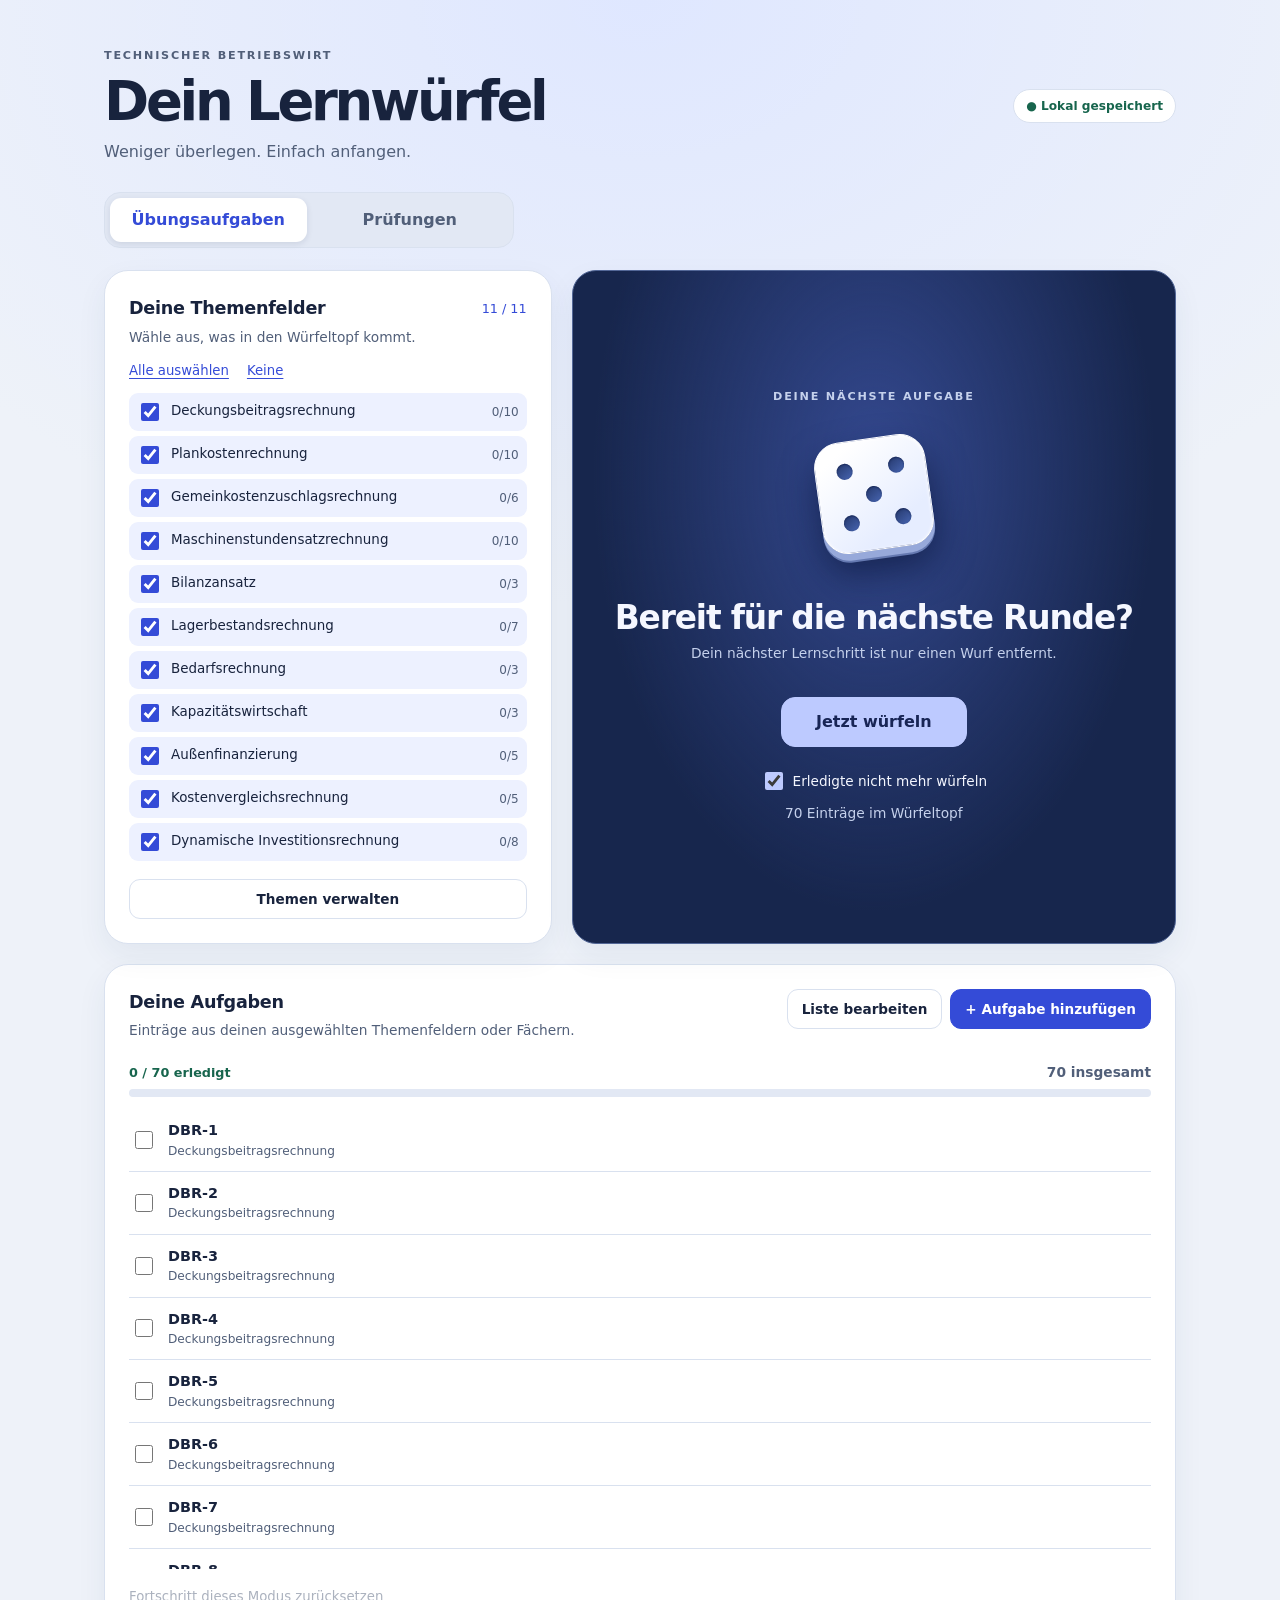
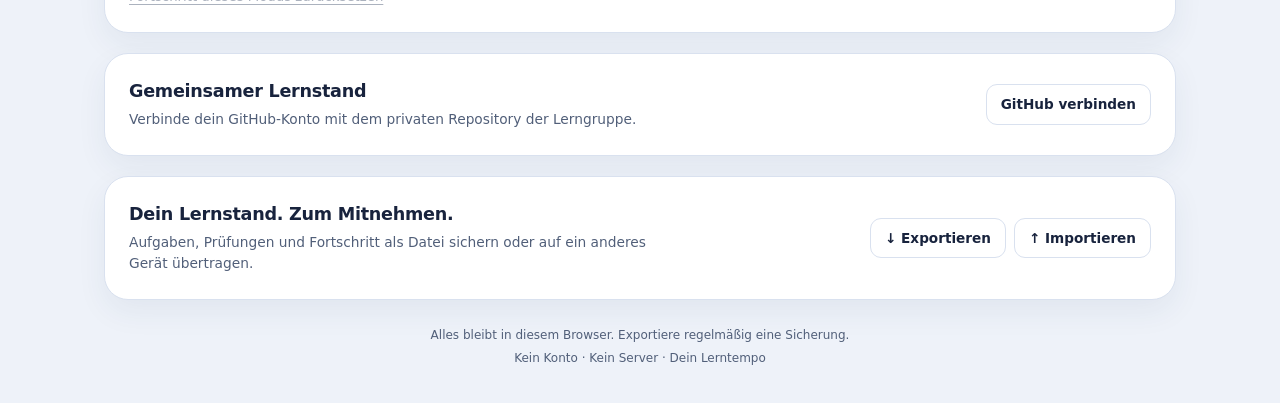
==== commit 336ac251: "Synchronisiere den Lernstand direkt über die GitHub-API" ====
--- a/index.html
+++ b/index.html
@@ -7,6 +7,8 @@
 <title>TBW · Lernwürfel</title>
 <link rel="stylesheet" href="styles.css">
 <script src="data.js" defer></script>
+<script src="sync-model.js" defer></script>
+<script src="github-sync.js" defer></script>
 <script src="app.js" defer></script>
 </head>
 <body>
@@ -39,6 +41,17 @@
     <ul id="list" class="entry-list"></ul>
     <button id="reset" class="text-btn reset-btn">Fortschritt dieses Modus zurücksetzen</button>
   </section>
+  <section class="backup card" id="groupSync" aria-labelledby="groupSyncTitle" hidden>
+    <div>
+      <h2 id="groupSyncTitle">Gemeinsamer Lernstand</h2>
+      <p id="syncStatus" class="hint" role="status">Melde dich mit GitHub an, um den Stand deiner Lerngruppe zu laden.</p>
+    </div>
+    <div class="actions">
+      <button class="btn" id="syncLogin">GitHub verbinden</button>
+      <button class="btn" id="syncLogout" hidden>Abmelden</button>
+      <button class="btn primary" id="syncNow" hidden>Synchronisieren</button>
+    </div>
+  </section>
   <section class="backup card" aria-labelledby="backupTitle"><div><h2 id="backupTitle">Dein Lernstand. Zum Mitnehmen.</h2><p class="hint">Aufgaben, Prüfungen und Fortschritt als Datei sichern oder auf ein anderes Gerät übertragen.</p></div><div class="actions"><button id="export" class="btn">↓ Exportieren</button><button id="import" class="btn">↑ Importieren</button><input type="file" id="importFile" accept=".json,application/json" hidden></div></section>
   <footer>Alles bleibt in diesem Browser. Exportiere regelmäßig eine Sicherung.<br>Kein Konto · Kein Server · Dein Lerntempo</footer>
 </main>
@@ -56,5 +69,21 @@
 <dialog id="confirmDialog" aria-labelledby="confirmTitle"><h2 id="confirmTitle">Bitte bestätigen</h2><p id="confirmText"></p><div class="dialog-actions"><button id="confirmCancel" class="btn">Abbrechen</button><button id="confirmOk" class="btn danger">Bestätigen</button></div></dialog>
 <dialog id="importDialog" aria-labelledby="importTitle"><h2 id="importTitle">Sicherung importieren</h2><p id="importSummary"></p><p class="notice">Der Import ersetzt alle Aufgaben, Prüfungen, Einstellungen und Fortschritte in diesem Browser. Exportiere vorher deine aktuellen Daten.</p><button id="backupBeforeImport" class="btn">↓ Aktuellen Stand zuerst exportieren</button><label class="import-consent"><input id="importConsent" type="checkbox"> Ich möchte den aktuellen Datenbestand durch diese Sicherung ersetzen.</label><p id="importError" class="form-error" role="alert" hidden></p><div class="dialog-actions"><button class="btn" data-close="importDialog">Abbrechen</button><button id="confirmImport" class="btn primary" disabled>Sicherung übernehmen</button></div></dialog>
 <noscript><p>Bitte JavaScript aktivieren, um den Lernwürfel zu verwenden.</p></noscript>
+<dialog id="githubDialog" aria-labelledby="githubTitle">
+  <div class="section-head"><h2 id="githubTitle">GitHub verbinden</h2><button type="button" class="icon-btn" data-close="githubDialog" aria-label="Schließen">×</button></div>
+  <p class="hint">Der Token gilt nur für diese Sitzung. Er muss für das private Repository der Lerngruppe auf Contents lesen und schreiben dürfen.</p>
+  <form id="githubForm">
+    <label class="field">Privates Repository<input id="githubRepo" required placeholder="Organisation/Repository" autocapitalize="none" spellcheck="false"></label>
+    <label class="field">Fine-grained GitHub-Token<input id="githubToken" type="password" required autocomplete="off"></label>
+    <p id="githubError" class="form-error" role="alert" hidden></p>
+    <div class="dialog-actions"><button id="githubConnect" type="submit" class="btn primary">Verbinden</button></div>
+  </form>
+</dialog>
+<dialog id="syncDialog" aria-labelledby="syncTitle">
+  <h2 id="syncTitle">Gemeinsamer Lernstand</h2>
+  <p id="syncDetail" class="hint" role="status"></p>
+  <div id="syncVersions" class="sync-versions"></div>
+  <div id="syncActions" class="dialog-actions"></div>
+</dialog>
 </body>
 </html>
--- a/styles.css
+++ b/styles.css
@@ -169,3 +169,7 @@
 @media(max-width:740px){main{padding:24px 16px}.header{align-items:flex-start}.workspace{grid-template-columns:1fr}.stage{grid-row:1;min-height:420px}.group-options{grid-template-columns:repeat(2,minmax(0,1fr));gap:2px 14px}.library-head{flex-direction:column}.backup{flex-direction:column;align-items:flex-start}.card{padding:20px}.entry-list li{flex-wrap:wrap}.entry-label{min-width:min(180px,100%)}.row-actions{margin-left:auto}.group-list li{flex-wrap:wrap}.form-row{gap:10px}.selection{order:2}}
 @media(max-width:400px){.group-options{grid-template-columns:1fr}.actions .btn{padding:8px 10px;font-size:.8rem}dialog{padding:20px}.input-action{flex-wrap:wrap}}
 @media(prefers-reduced-motion:reduce){*,*::before,*::after{animation:none!important;scroll-behavior:auto!important}}
+
+#groupSync { margin-bottom: 20px; }
+.sync-versions { display: grid; gap: 8px; }
+.sync-versions p { background: var(--soft); border-radius: 9px; padding: 10px; overflow-wrap: anywhere; }
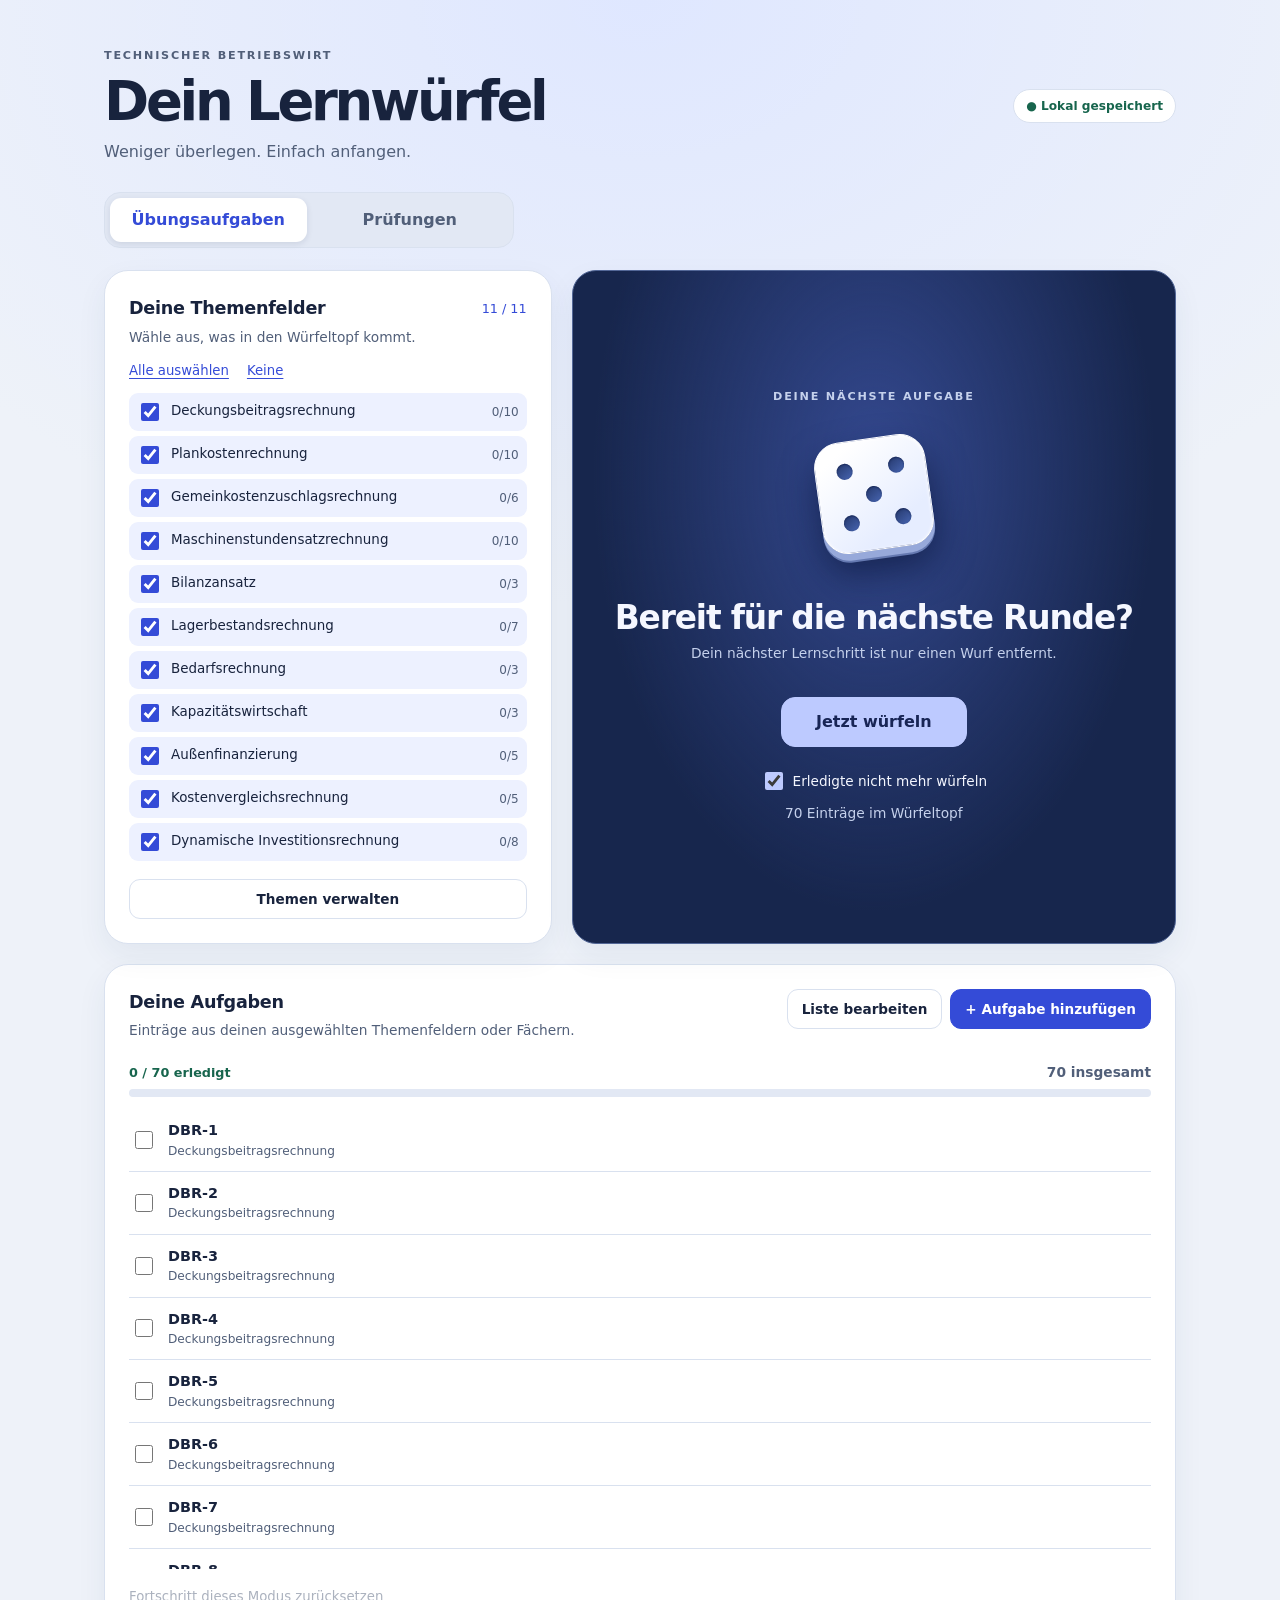
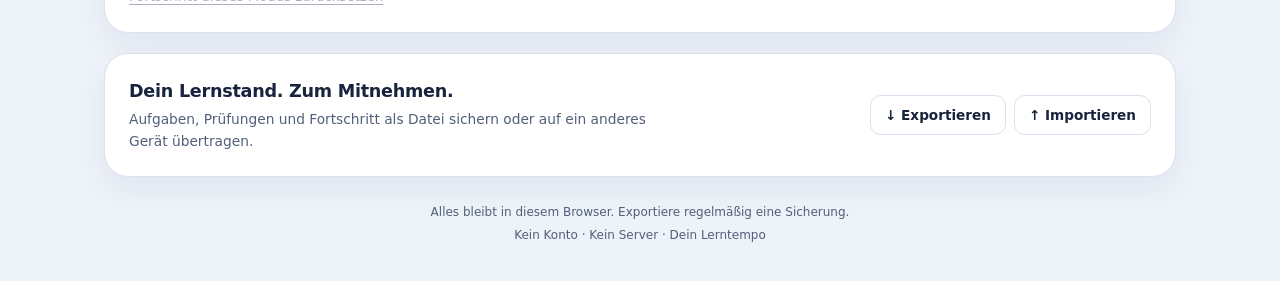
==== commit cecc4594: "Speichere den Lernstand wieder ausschließlich im Browser" ====
--- a/index.html
+++ b/index.html
@@ -7,8 +7,6 @@
 <title>TBW · Lernwürfel</title>
 <link rel="stylesheet" href="styles.css">
 <script src="data.js" defer></script>
-<script src="sync-model.js" defer></script>
-<script src="github-sync.js" defer></script>
 <script src="app.js" defer></script>
 </head>
 <body>
@@ -41,17 +39,6 @@
     <ul id="list" class="entry-list"></ul>
     <button id="reset" class="text-btn reset-btn">Fortschritt dieses Modus zurücksetzen</button>
   </section>
-  <section class="backup card" id="groupSync" aria-labelledby="groupSyncTitle" hidden>
-    <div>
-      <h2 id="groupSyncTitle">Gemeinsamer Lernstand</h2>
-      <p id="syncStatus" class="hint" role="status">Melde dich mit GitHub an, um den Stand deiner Lerngruppe zu laden.</p>
-    </div>
-    <div class="actions">
-      <button class="btn" id="syncLogin">GitHub verbinden</button>
-      <button class="btn" id="syncLogout" hidden>Abmelden</button>
-      <button class="btn primary" id="syncNow" hidden>Synchronisieren</button>
-    </div>
-  </section>
   <section class="backup card" aria-labelledby="backupTitle"><div><h2 id="backupTitle">Dein Lernstand. Zum Mitnehmen.</h2><p class="hint">Aufgaben, Prüfungen und Fortschritt als Datei sichern oder auf ein anderes Gerät übertragen.</p></div><div class="actions"><button id="export" class="btn">↓ Exportieren</button><button id="import" class="btn">↑ Importieren</button><input type="file" id="importFile" accept=".json,application/json" hidden></div></section>
   <footer>Alles bleibt in diesem Browser. Exportiere regelmäßig eine Sicherung.<br>Kein Konto · Kein Server · Dein Lerntempo</footer>
 </main>
@@ -69,21 +56,5 @@
 <dialog id="confirmDialog" aria-labelledby="confirmTitle"><h2 id="confirmTitle">Bitte bestätigen</h2><p id="confirmText"></p><div class="dialog-actions"><button id="confirmCancel" class="btn">Abbrechen</button><button id="confirmOk" class="btn danger">Bestätigen</button></div></dialog>
 <dialog id="importDialog" aria-labelledby="importTitle"><h2 id="importTitle">Sicherung importieren</h2><p id="importSummary"></p><p class="notice">Der Import ersetzt alle Aufgaben, Prüfungen, Einstellungen und Fortschritte in diesem Browser. Exportiere vorher deine aktuellen Daten.</p><button id="backupBeforeImport" class="btn">↓ Aktuellen Stand zuerst exportieren</button><label class="import-consent"><input id="importConsent" type="checkbox"> Ich möchte den aktuellen Datenbestand durch diese Sicherung ersetzen.</label><p id="importError" class="form-error" role="alert" hidden></p><div class="dialog-actions"><button class="btn" data-close="importDialog">Abbrechen</button><button id="confirmImport" class="btn primary" disabled>Sicherung übernehmen</button></div></dialog>
 <noscript><p>Bitte JavaScript aktivieren, um den Lernwürfel zu verwenden.</p></noscript>
-<dialog id="githubDialog" aria-labelledby="githubTitle">
-  <div class="section-head"><h2 id="githubTitle">GitHub verbinden</h2><button type="button" class="icon-btn" data-close="githubDialog" aria-label="Schließen">×</button></div>
-  <p class="hint">Der Token gilt nur für diese Sitzung. Er muss für das private Repository der Lerngruppe auf Contents lesen und schreiben dürfen.</p>
-  <form id="githubForm">
-    <label class="field">Privates Repository<input id="githubRepo" required placeholder="Organisation/Repository" autocapitalize="none" spellcheck="false"></label>
-    <label class="field">Fine-grained GitHub-Token<input id="githubToken" type="password" required autocomplete="off"></label>
-    <p id="githubError" class="form-error" role="alert" hidden></p>
-    <div class="dialog-actions"><button id="githubConnect" type="submit" class="btn primary">Verbinden</button></div>
-  </form>
-</dialog>
-<dialog id="syncDialog" aria-labelledby="syncTitle">
-  <h2 id="syncTitle">Gemeinsamer Lernstand</h2>
-  <p id="syncDetail" class="hint" role="status"></p>
-  <div id="syncVersions" class="sync-versions"></div>
-  <div id="syncActions" class="dialog-actions"></div>
-</dialog>
 </body>
 </html>
--- a/styles.css
+++ b/styles.css
@@ -169,7 +169,3 @@
 @media(max-width:740px){main{padding:24px 16px}.header{align-items:flex-start}.workspace{grid-template-columns:1fr}.stage{grid-row:1;min-height:420px}.group-options{grid-template-columns:repeat(2,minmax(0,1fr));gap:2px 14px}.library-head{flex-direction:column}.backup{flex-direction:column;align-items:flex-start}.card{padding:20px}.entry-list li{flex-wrap:wrap}.entry-label{min-width:min(180px,100%)}.row-actions{margin-left:auto}.group-list li{flex-wrap:wrap}.form-row{gap:10px}.selection{order:2}}
 @media(max-width:400px){.group-options{grid-template-columns:1fr}.actions .btn{padding:8px 10px;font-size:.8rem}dialog{padding:20px}.input-action{flex-wrap:wrap}}
 @media(prefers-reduced-motion:reduce){*,*::before,*::after{animation:none!important;scroll-behavior:auto!important}}
-
-#groupSync { margin-bottom: 20px; }
-.sync-versions { display: grid; gap: 8px; }
-.sync-versions p { background: var(--soft); border-radius: 9px; padding: 10px; overflow-wrap: anywhere; }
